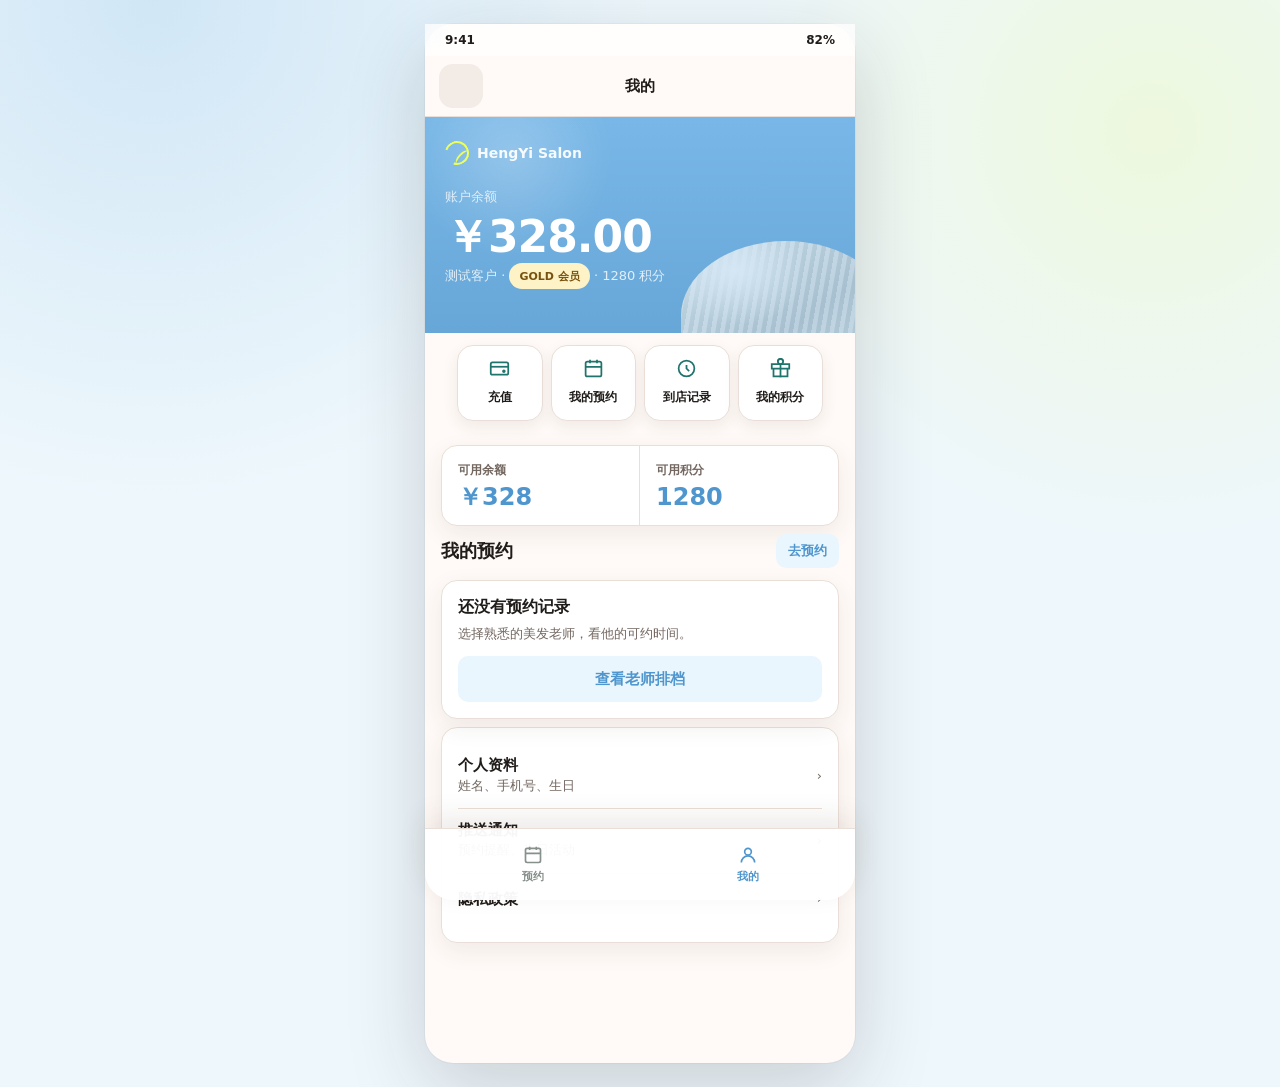
==== frontend/index.html @ a4ff2916 "Update salon booking UI" ====
<!doctype html>
<html lang="zh-CN">
<head>
  <meta charset="utf-8" />
  <meta name="viewport" content="width=device-width, initial-scale=1" />
  <title>恒艺美发</title>
  <link rel="icon" href="data:," />
  <style>
    :root {
      --bg: #eef7fc;
      --paper: #fffaf7;
      --card: #ffffff;
      --ink: #201c1a;
      --muted: #736760;
      --soft: #f2ebe6;
      --line: #eadfd8;
      --blue: #73b2e1;
      --blue-2: #4f96ce;
      --lime: #edff57;
      --brand: #4f96ce;
      --brand-2: #2f79b4;
      --teal: #1f746b;
      --teal-2: #124f4a;
      --gold: #b9862f;
      --plum: #5a4b87;
      --danger: #b42318;
      --warn-bg: #fff7ed;
      --warn-border: #f5c57a;
      --shadow: 0 16px 42px rgba(79,50,30,.13);
      --nav-h: 72px;
      color-scheme: light;
      font-family: Inter, "PingFang SC", "Microsoft YaHei", system-ui, sans-serif;
    }

    * { box-sizing: border-box; }
    html, body { min-height: 100%; }
    body {
      margin: 0;
      color: var(--ink);
      background:
        radial-gradient(circle at 12% 0%, rgba(115,178,225,.24), transparent 32%),
        radial-gradient(circle at 90% 12%, rgba(237,255,87,.18), transparent 28%),
        var(--bg);
    }
    button, input, select, textarea { font: inherit; }
    button { border: 0; cursor: pointer; touch-action: manipulation; }
    button:focus-visible, input:focus-visible, textarea:focus-visible {
      outline: 3px solid rgba(29,117,109,.22);
      outline-offset: 2px;
    }

    .app {
      width: min(430px, 100%);
      min-height: 100dvh;
      margin: 0 auto;
      padding-bottom: var(--nav-h);
      background: var(--paper);
      box-shadow: 0 0 0 1px rgba(0,0,0,.03), 0 24px 80px rgba(31,36,35,.18);
      position: relative;
    }

    .status {
      height: 32px;
      display: flex;
      align-items: center;
      justify-content: space-between;
      padding: 0 20px;
      font-size: 12px;
      font-weight: 800;
      background: rgba(255,255,255,.72);
      backdrop-filter: blur(14px);
    }
    .topbar {
      min-height: 58px;
      display: grid;
      grid-template-columns: 44px 1fr 44px;
      align-items: center;
      gap: 8px;
      padding: 8px 14px;
      background: rgba(255,250,247,.9);
      border-bottom: 1px solid var(--line);
      position: sticky;
      top: 0;
      z-index: 10;
      backdrop-filter: blur(12px);
    }
    .top-title { text-align: center; }
    .top-title strong { display: block; font-size: 15px; }
    .top-title span { display: block; margin-top: 2px; color: var(--muted); font-size: 11px; }
    .icon-btn {
      width: 44px; height: 44px;
      display: grid; place-items: center;
      border-radius: 14px;
      color: var(--teal);
      background: var(--soft);
    }
    .icon-btn svg, .tab svg { width: 20px; height: 20px; stroke: currentColor; stroke-width: 2; fill: none; }

    main { min-height: calc(100dvh - var(--nav-h) - 90px); padding: 16px 16px 24px; }

    .screen { display: none; animation: enter .18s ease-out; }
    .screen.active { display: block; }
    @keyframes enter { from { opacity: 0; transform: translateY(6px); } to { opacity: 1; transform: translateY(0); } }

    /* ---- layout helpers ---- */
    .grid { display: grid; gap: 12px; }
    .grid.two { grid-template-columns: repeat(2, minmax(0, 1fr)); }
    .grid.three { grid-template-columns: repeat(3, minmax(0, 1fr)); }
    .row { display: flex; gap: 10px; align-items: center; }
    .spread { display: flex; align-items: center; justify-content: space-between; gap: 12px; }
    .section { margin-top: 20px; }
    .section > h2 { margin: 0 0 12px; font-size: 17px; }

    /* ---- cards & lists ---- */
    .card { border: 1px solid var(--line); border-radius: 16px; background: var(--card); box-shadow: 0 8px 24px rgba(77,51,32,.08); overflow: hidden; }
    .pad { padding: 16px; }
    .list { display: grid; gap: 10px; }
    .list-item {
      display: flex; gap: 12px; align-items: center;
      padding: 14px; text-align: left; color: var(--ink);
      border: 1px solid var(--line); border-radius: 16px;
      background: white; box-shadow: 0 4px 14px rgba(77,51,32,.06);
    }
    .line-item {
      width: 100%; min-height: 52px;
      display: grid; grid-template-columns: 1fr auto;
      align-items: center; gap: 12px;
      padding: 12px 0; border-bottom: 1px solid var(--line);
      color: var(--ink); text-align: left; background: transparent;
    }
    button.line-item { border-radius: 0; appearance: none; -webkit-appearance: none; }
    .line-item:last-child { border-bottom: 0; }
    .line-item strong { display: block; font-size: 15px; line-height: 1.3; }

    .appointment-mini-card {
      display: grid;
      grid-template-columns: 58px 1fr auto;
      align-items: center;
      gap: 12px;
      padding: 12px;
      border: 1px solid var(--line);
      border-radius: 16px;
      background: white;
      box-shadow: 0 6px 18px rgba(77,51,32,.07);
    }
    .appointment-avatar {
      width: 58px;
      height: 58px;
      overflow: hidden;
      border-radius: 16px;
      background: #edf2f0;
    }
    .appointment-avatar img {
      width: 100%;
      height: 100%;
      display: block;
      object-fit: cover;
      object-position: center top;
    }
    .appointment-info {
      min-width: 0;
      display: grid;
      gap: 4px;
    }
    .appointment-title {
      overflow: hidden;
      text-overflow: ellipsis;
      white-space: nowrap;
      font-size: 15px;
      font-weight: 900;
    }
    .appointment-time {
      color: var(--teal);
      font-size: 13px;
      font-weight: 900;
    }

    .title { margin: 0 0 4px; font-size: 16px; line-height: 1.35; }
    .meta { color: var(--muted); font-size: 13px; line-height: 1.55; }
    .price { color: var(--brand); font-weight: 900; }

    /* ---- pills & badges ---- */
    .pill {
      min-height: 26px; display: inline-flex; align-items: center; gap: 5px;
      padding: 4px 10px; border-radius: 999px;
      color: var(--teal); background: #e2f1ed;
      font-size: 12px; font-weight: 800; white-space: nowrap;
    }
    .pill.warn { color: var(--brand-2); background: #f7e5dc; }
    .pill.danger { color: white; background: var(--danger); }
    .pill.gold { color: #7a5210; background: #fef3c7; }
    .pill.dark { color: white; background: var(--teal); }
    .pill.purple { color: white; background: var(--plum); }

    /* ---- buttons ---- */
    .btn {
      min-height: 46px; display: inline-flex; align-items: center; justify-content: center; gap: 8px;
      width: 100%; padding: 10px 14px; border-radius: 10px;
      color: var(--ink); background: var(--lime);
      box-shadow: 0 12px 24px rgba(54,83,32,.16);
      font-weight: 900; font-size: 15px;
      transition: transform .1s, opacity .15s;
    }
    .btn:active { transform: scale(.97); }
    .btn.secondary { color: var(--blue-2); background: #eaf6fd; box-shadow: none; }
    .btn.ghost { color: var(--ink); background: #f5f0e8; }
    .btn.small { min-height: 34px; width: auto; padding: 6px 12px; font-size: 13px; }
    .btn.teal { color: white; background: linear-gradient(135deg, var(--teal), var(--teal-2)); }

    /* ---- nav card ---- */
    .nav-card {
      min-height: 100px; display: grid; align-content: space-between; gap: 6px;
      padding: 14px; text-align: left; color: var(--ink);
      background: white; border: 1px solid var(--line);
      border-radius: 16px; box-shadow: 0 6px 18px rgba(77,51,32,.07);
    }
    .nav-card strong { display: block; font-size: 22px; font-weight: 900; }
    .nav-card span { color: var(--muted); font-size: 12px; line-height: 1.45; }
    .nav-card.teal { color: white; background: linear-gradient(135deg, var(--teal), var(--teal-2)); border-color: transparent; }
    .nav-card.teal span { color: rgba(255,255,255,.8); }
    .nav-card.brand { color: white; background: linear-gradient(135deg, var(--brand), var(--brand-2)); border-color: transparent; }
    .nav-card.brand span { color: rgba(255,255,255,.8); }

    /* ---- avatar ---- */
    .avatar {
      width: 40px; height: 40px; flex: 0 0 auto;
      display: grid; place-items: center;
      border-radius: 12px; color: white; background: var(--plum);
      font-size: 13px; font-weight: 900;
    }
    .avatar.lg { width: 64px; height: 64px; border-radius: 20px; font-size: 18px; }

    /* ---- stylist profile cards ---- */
    .stylist-card-list {
      display: grid;
      grid-template-columns: repeat(2, minmax(0, 1fr));
      gap: 10px;
    }
    .stylist-profile-card {
      display: grid;
      gap: 9px;
      padding: 8px 8px 10px;
      border: 1px solid rgba(234,223,216,.82);
      border-radius: 20px;
      background: rgba(255,255,255,.96);
      box-shadow: 0 10px 24px rgba(77,51,32,.09);
    }
    .stylist-profile-card.selected {
      border-color: rgba(31,116,107,.34);
      box-shadow: 0 16px 38px rgba(31,116,107,.14);
    }
    .stylist-card-main {
      display: grid;
      gap: 9px;
      padding: 0;
      color: var(--ink);
      background: transparent;
      text-align: left;
    }
    .stylist-photo-wrap {
      width: 100%;
      aspect-ratio: 1 / 1.04;
      overflow: hidden;
      border-radius: 16px;
      background: #edf2f0;
    }
    .stylist-photo {
      width: 100%;
      height: 100%;
      display: block;
      object-fit: cover;
      object-position: center top;
    }
    .stylist-profile-body {
      display: grid;
      gap: 5px;
      padding: 0 2px;
    }
    .stylist-name-row {
      display: flex;
      align-items: center;
      gap: 7px;
      min-width: 0;
    }
    .stylist-display-name {
      min-width: 0;
      overflow: hidden;
      text-overflow: ellipsis;
      white-space: nowrap;
      font-size: 15px;
      line-height: 1.2;
      font-weight: 900;
    }
    .verified-badge {
      width: 20px;
      height: 20px;
      flex: 0 0 auto;
      display: inline-grid;
      place-items: center;
      border-radius: 50%;
      color: white;
      background: #31c95c;
      box-shadow: 0 4px 10px rgba(49,201,92,.28);
    }
    .verified-badge svg {
      width: 13px;
      height: 13px;
      stroke: currentColor;
      stroke-width: 3;
      fill: none;
    }
    .stylist-bio {
      min-height: 42px;
      color: var(--muted);
      font-size: 12px;
      line-height: 1.45;
      display: -webkit-box;
      -webkit-line-clamp: 2;
      -webkit-box-orient: vertical;
      overflow: hidden;
    }
    .stylist-card-foot {
      display: grid;
      gap: 8px;
      padding: 0 2px;
    }
    .stylist-stats {
      display: flex;
      align-items: center;
      justify-content: space-between;
      gap: 8px;
      color: var(--ink);
      font-size: 12px;
      font-weight: 900;
      white-space: nowrap;
    }
    .stylist-stat {
      display: inline-flex;
      align-items: center;
      gap: 4px;
    }
    .stylist-stat svg {
      width: 15px;
      height: 15px;
      stroke: #9b9b9b;
      stroke-width: 2;
      fill: none;
    }
    .follow-btn {
      min-height: 40px;
      width: 100%;
      flex: 0 0 auto;
      padding: 0 10px;
      border-radius: 999px;
      color: var(--ink);
      background: #f7f4f0;
      box-shadow: inset 0 0 0 1px rgba(234,223,216,.62), 0 8px 18px rgba(77,51,32,.08);
      font-size: 12px;
      font-weight: 900;
    }
    .follow-btn.active {
      color: white;
      background: linear-gradient(135deg, var(--teal), var(--teal-2));
      box-shadow: 0 10px 18px rgba(31,116,107,.18);
    }
    @media (max-width: 390px) {
      .stylist-card-list { gap: 9px; }
      .stylist-profile-card { border-radius: 18px; padding: 7px 7px 9px; }
      .stylist-photo-wrap { border-radius: 15px; }
      .stylist-display-name { font-size: 14px; }
      .stylist-bio { font-size: 11px; }
    }

    /* ---- inputs ---- */
    input, textarea, select {
      width: 100%; min-height: 46px;
      border: 1px solid var(--line); border-radius: 10px;
      padding: 10px 13px; color: var(--ink); background: white;
      font-size: 15px;
    }
    textarea { resize: vertical; min-height: 88px; }

    /* ---- bottom nav ---- */
    .bottom-nav {
      position: fixed; left: 50%; bottom: 0;
      width: min(430px, 100%); height: var(--nav-h);
      transform: translateX(-50%);
      display: grid; grid-template-columns: repeat(2, minmax(0, 1fr));
      background: rgba(255,255,255,.96);
      border-top: 1px solid var(--line);
      box-shadow: 0 -10px 28px rgba(77,51,32,.1);
      z-index: 20;
    }
    .tab {
      display: grid; justify-items: center; align-content: center; gap: 4px;
      color: #87908b; background: transparent;
      font-size: 11px; font-weight: 800;
    }
    .tab.active { color: var(--brand); }

    /* ---- wallet hero ---- */
    .wallet-hero {
      margin: -16px -16px 0;
      padding: 24px 20px 44px;
      background:
        radial-gradient(circle at 20% 18%, rgba(255,255,255,.22), transparent 26%),
        linear-gradient(180deg, #78b7e7 0%, #67a7d8 100%);
      color: white;
      position: relative;
      overflow: hidden;
    }
    .wallet-hero::after {
      content: "";
      position: absolute;
      right: -36px;
      bottom: -58px;
      width: 210px;
      height: 150px;
      border-radius: 56% 56% 38% 38%;
      background:
        radial-gradient(ellipse at 26% 20%, rgba(255,255,255,.96), transparent 32%),
        repeating-linear-gradient(100deg, rgba(255,255,255,.45) 0 4px, rgba(191,206,210,.22) 5px 9px),
        linear-gradient(145deg, #f7f8f3, #bfc7c9 55%, #f6f4ed);
      opacity: .72;
    }
    .wallet-hero > * { position: relative; z-index: 1; }
    .wallet-hero .meta { color: rgba(255,255,255,.75); }
    .wallet-hero .balance { font-size: 44px; font-weight: 900; letter-spacing: -1px; line-height: 1; margin: 8px 0 4px; }
    .wallet-hero .sub { font-size: 13px; color: rgba(255,255,255,.8); }
    .wallet-actions {
      display: grid; grid-template-columns: repeat(4, minmax(0, 1fr)); gap: 8px;
      margin: 12px 0 0;
      position: relative;
      z-index: 2;
    }
    .wallet-action-btn {
      display: grid; justify-items: center; gap: 6px;
      min-height: 76px;
      padding: 12px 6px 10px;
      border: 1px solid var(--line); border-radius: 16px;
      background: white; color: var(--ink);
      box-shadow: 0 6px 16px rgba(77,51,32,.08);
      font-size: 12px; font-weight: 800;
    }
    .wallet-action-btn svg { width: 21px; height: 21px; stroke: var(--teal); stroke-width: 2; fill: none; }

    /* ---- blue mini-program system ---- */
    .page-hero {
      margin: -16px -16px 18px;
      padding: 22px 20px 26px;
      color: white;
      background:
        radial-gradient(circle at 18% 20%, rgba(255,255,255,.2), transparent 24%),
        linear-gradient(180deg, #78b7e7 0%, #67a7d8 100%);
      position: relative;
      overflow: hidden;
    }
    .page-hero::after {
      content: "";
      position: absolute;
      right: -34px;
      bottom: -62px;
      width: 220px;
      height: 142px;
      border-radius: 56% 56% 38% 38%;
      background:
        radial-gradient(ellipse at 26% 20%, rgba(255,255,255,.96), transparent 32%),
        radial-gradient(ellipse at 70% 12%, rgba(255,255,255,.72), transparent 27%),
        repeating-linear-gradient(100deg, rgba(255,255,255,.48) 0 4px, rgba(191,206,210,.24) 5px 9px),
        linear-gradient(145deg, #f7f8f3, #bfc7c9 55%, #f6f4ed);
      opacity: .78;
    }
    .page-hero > * { position: relative; z-index: 1; }
    .hero-brand {
      display: inline-flex;
      align-items: center;
      gap: 8px;
      font-size: 14px;
      font-weight: 900;
      color: rgba(255,255,255,.92);
    }
    .hair-logo {
      width: 24px;
      height: 24px;
      border-radius: 50%;
      border: 2px solid var(--lime);
      border-left-color: transparent;
      transform: rotate(-28deg);
      position: relative;
    }
    .hair-logo::after {
      content: "";
      position: absolute;
      left: 4px;
      top: 12px;
      width: 18px;
      height: 8px;
      border-top: 2px solid var(--lime);
      border-radius: 50%;
      transform: rotate(-18deg);
    }
    .hero-title {
      margin: 18px 0 8px;
      font-size: 38px;
      line-height: .98;
      letter-spacing: 0;
      font-weight: 600;
    }
    .hero-copy-small {
      max-width: 255px;
      color: rgba(255,255,255,.78);
      font-size: 14px;
      line-height: 1.45;
    }
    .hero-actions {
      display: grid;
      grid-template-columns: 1fr 1fr;
      gap: 10px;
      margin-top: 18px;
    }
    .hero-primary,
    .hero-secondary {
      min-height: 48px;
      border-radius: 16px;
      display: inline-flex;
      align-items: center;
      justify-content: center;
      gap: 8px;
      font-size: 14px;
      font-weight: 900;
    }
    .hero-primary { color: var(--ink); background: var(--lime); }
    .hero-secondary { color: white; background: rgba(255,255,255,.18); border: 1px solid rgba(255,255,255,.38); }
    .section-head {
      display: flex;
      align-items: center;
      justify-content: space-between;
      gap: 12px;
      margin-bottom: 12px;
    }
    .section-head h2 { margin: 0; font-size: 18px; }
    .metric-card {
      display: grid;
      grid-template-columns: 1fr 1fr;
      background: white;
      border: 1px solid var(--line);
      border-radius: 16px;
      overflow: hidden;
      box-shadow: 0 8px 24px rgba(77,51,32,.08);
    }
    .metric-cell { padding: 16px; border-right: 1px solid var(--line); }
    .metric-cell:last-child { border-right: 0; }
    button.metric-cell {
      display: block;
      width: 100%;
      color: inherit;
      background: transparent;
      text-align: left;
    }
    .metric-cell span { display:block; color: var(--muted); font-size: 12px; font-weight: 700; }
    .metric-cell strong { display:block; margin-top: 6px; color: var(--brand); font-size: 24px; line-height: 1; }
    .booking-panel {
      margin: -16px -16px 0;
      padding: 0 16px 24px;
    }
    .slot-date-section {
      display: grid;
      gap: 10px;
    }
    .slot-date-head {
      display: flex;
      justify-content: space-between;
      align-items: baseline;
      gap: 10px;
      margin-top: 4px;
    }
    .slot-date-head strong { font-size: 15px; }
    .slot-grid {
      display: grid;
      grid-template-columns: repeat(2, minmax(0, 1fr));
      gap: 10px;
    }
    .slot-card {
      min-height: 92px;
      display: grid;
      align-content: center;
      justify-items: start;
      gap: 5px;
      padding: 13px;
      text-align: left;
      color: var(--ink);
      background: #fff8f0;
      border: 1px solid #f2d7bd;
      border-radius: 16px;
      box-shadow: 0 6px 16px rgba(77,51,32,.06);
    }
    .slot-card.afternoon {
      background: #eaf7f4;
      border-color: #b7d7d0;
    }
    .slot-card.evening {
      background: #f1efff;
      border-color: #d7d3ef;
    }
    .slot-period { color: var(--muted); font-size: 12px; font-weight: 800; }
    .slot-time { color: var(--ink); font-size: 22px; line-height: 1; font-weight: 900; }
    .slot-note {
      min-height: 22px;
      padding: 3px 8px;
      border-radius: 999px;
      color: var(--teal);
      background: rgba(255,255,255,.76);
      font-size: 11px;
      font-weight: 900;
    }

    /* ---- history timeline ---- */
    .visit-item {
      display: grid; grid-template-columns: 44px 1fr; gap: 10px; align-items: start;
    }
    .visit-dot {
      width: 10px; height: 10px; border-radius: 50%;
      background: var(--teal); margin: 5px auto 0;
      position: relative;
    }
    .visit-dot::after {
      content: ""; position: absolute; top: 10px; left: 50%;
      width: 2px; height: calc(100% + 12px);
      transform: translateX(-50%);
      background: var(--line);
    }

    /* ---- empty state ---- */
    .empty {
      text-align: center; padding: 40px 20px; color: var(--muted);
    }
    .empty svg { width: 48px; height: 48px; stroke: var(--line); stroke-width: 1.5; fill: none; margin-bottom: 12px; }

    /* ---- amount grid for recharge ---- */
    .amount-grid { display: grid; grid-template-columns: repeat(3, 1fr); gap: 8px; }
    .amount-btn {
      min-height: 70px; display: grid; align-content: center; gap: 3px;
      padding: 12px; text-align: center;
      border: 2px solid var(--line); border-radius: 10px;
      background: white; color: var(--ink);
      transition: border-color .12s, background .12s;
    }
    .amount-btn strong { font-size: 20px; font-weight: 900; }
    .amount-btn span { font-size: 12px; color: var(--muted); }
    .amount-btn.selected { border-color: var(--brand); background: #fdf0ee; }
    .amount-btn.selected span { color: var(--brand); }

    @media (min-width: 760px) {
      body { padding: 24px 0; }
      .app { min-height: calc(100dvh - 48px); border-radius: 28px; }
      .bottom-nav { border-radius: 0 0 28px 28px; }
    }
  </style>
</head>
<body>
<div class="app">
  <div class="status"><span>9:41</span><span>82%</span></div>
  <header class="topbar">
    <button class="icon-btn" id="backBtn" aria-label="返回"></button>
    <div class="top-title">
      <strong id="pageTitle">我的</strong>
    </div>
    <span></span>
  </header>
  <main id="screenRoot"></main>
  <nav class="bottom-nav" aria-label="主导航">
    <button class="tab" data-go="booking" data-tab="booking"></button>
    <button class="tab active" data-go="mine" data-tab="mine"></button>
  </nav>
</div>

<script>
const API_BASE = location.protocol === "file:" ? "http://127.0.0.1:8000" : "";

function esc(s) {
  return String(s ?? "").replace(/[&<>"']/g, c =>
    ({"&":"&amp;","<":"&lt;",">":"&gt;",'"':"&quot;","'":"&#39;"})[c]);
}

async function apiPost(path, body) {
  const r = await fetch(API_BASE + path, { method:"POST", headers:{"Content-Type":"application/json"}, body:JSON.stringify(body) });
  if (!r.ok) throw new Error("HTTP " + r.status);
  return r.json();
}

async function apiGet(path) {
  const r = await fetch(API_BASE + path);
  if (!r.ok) throw new Error("HTTP " + r.status);
  return r.json();
}

const svg = {
  back:   '<svg viewBox="0 0 24 24"><path d="M15 18l-6-6 6-6"/></svg>',
  home:   '<svg viewBox="0 0 24 24"><circle cx="12" cy="8" r="4"/><path d="M4 21a8 8 0 0 1 16 0"/></svg>',
  ai:     '<svg viewBox="0 0 24 24"><rect x="3" y="3" width="18" height="18" rx="4"/><path d="M8 10h.01M12 10h.01M16 10h.01M8 14h8"/></svg>',
  calendar:'<svg viewBox="0 0 24 24"><rect x="3" y="4" width="18" height="17" rx="2"/><path d="M16 2v4M8 2v4M3 10h18"/><path d="M8 14h.01M12 14h.01M16 14h.01M8 18h.01M12 18h.01"/></svg>',
  wallet: '<svg viewBox="0 0 24 24"><rect x="2" y="5" width="20" height="14" rx="2"/><path d="M2 10h20"/><circle cx="17" cy="15" r="1" fill="currentColor"/></svg>',
  history:'<svg viewBox="0 0 24 24"><path d="M12 8v4l3 3"/><circle cx="12" cy="12" r="9"/></svg>',
  gift:   '<svg viewBox="0 0 24 24"><path d="M20 12v9H4v-9"/><path d="M22 7H2v5h20z"/><path d="M12 22V7"/><path d="M12 7a3 3 0 0 1 0-6c2 0 3 2 3 3"/><path d="M12 7a3 3 0 0 0 0-6c-2 0-3 2-3 3"/></svg>',
  user:   '<svg viewBox="0 0 24 24"><circle cx="12" cy="8" r="4"/><path d="M4 21a8 8 0 0 1 16 0"/></svg>',
  bell:   '<svg viewBox="0 0 24 24"><path d="M18 8A6 6 0 0 0 6 8c0 7-3 9-3 9h18s-3-2-3-9"/><path d="M13.73 21a2 2 0 0 1-3.46 0"/></svg>',
  copy:   '<svg viewBox="0 0 24 24"><rect x="9" y="9" width="13" height="13" rx="2"/><path d="M5 15H4a2 2 0 0 1-2-2V4a2 2 0 0 1 2-2h9a2 2 0 0 1 2 2v1"/></svg>',
  check:  '<svg viewBox="0 0 24 24"><path d="M20 6L9 17l-5-5"/></svg>',
  dismiss:'<svg viewBox="0 0 24 24"><path d="M18 6L6 18M6 6l12 12"/></svg>',
};

const stylistProfiles = [
  {
    stylist_id: "demo-sophie",
    name: "苏菲",
    displayName: "苏菲 老师",
    specialty: "短发层次、法式刘海、轻盈造型",
    experience_years: 8,
    rating: 4.9,
    bio: "擅长根据脸型做轻盈短发与空气感刘海，风格干净、自然、好打理。",
    photo: "assets/stylists/sophie-bob.png",
    bookings: 312,
    works: 48
  },
  {
    stylist_id: "demo-li-si",
    name: "李四",
    displayName: "李四 老师",
    specialty: "男士裁剪、商务造型、纹理烫",
    experience_years: 8,
    rating: 4.8,
    bio: "主打利落男士发型和商务质感造型，适合想要清爽、有型的顾客。",
    photo: "assets/stylists/li-si.png",
    bookings: 286,
    works: 42
  },
  {
    stylist_id: "demo-chen-yu",
    name: "陈宇",
    displayName: "陈宇 老师",
    specialty: "韩系男发、蓬松纹理、轮廓修饰",
    experience_years: 6,
    rating: 4.9,
    bio: "擅长韩系层次和头顶蓬松感处理，能把发型轮廓做得更显脸小。",
    photo: "assets/stylists/chen-yu.png",
    bookings: 268,
    works: 36
  },
  {
    stylist_id: "demo-zhou-ran",
    name: "周然",
    displayName: "周然 老师",
    specialty: "日系清爽、自然微分、少年感造型",
    experience_years: 5,
    rating: 4.7,
    bio: "偏自然、干净的日系审美，适合第一次尝试微分或轻纹理的顾客。",
    photo: "assets/stylists/zhou-ran.png",
    bookings: 241,
    works: 31
  }
];

const demoSlotsByStylist = {
  "demo-sophie": [
    { slot_id: "demo-sophie-1", date: "2026-07-09", time: "10:00" },
    { slot_id: "demo-sophie-2", date: "2026-07-09", time: "14:30" },
    { slot_id: "demo-sophie-3", date: "2026-07-10", time: "18:00" }
  ],
  "demo-li-si": [
    { slot_id: "demo-li-si-1", date: "2026-07-09", time: "11:00" },
    { slot_id: "demo-li-si-2", date: "2026-07-10", time: "15:30" },
    { slot_id: "demo-li-si-3", date: "2026-07-10", time: "19:00" }
  ],
  "demo-chen-yu": [
    { slot_id: "demo-chen-yu-1", date: "2026-07-09", time: "13:00" },
    { slot_id: "demo-chen-yu-2", date: "2026-07-11", time: "16:00" },
    { slot_id: "demo-chen-yu-3", date: "2026-07-11", time: "18:30" }
  ],
  "demo-zhou-ran": [
    { slot_id: "demo-zhou-ran-1", date: "2026-07-10", time: "10:30" },
    { slot_id: "demo-zhou-ran-2", date: "2026-07-10", time: "14:00" },
    { slot_id: "demo-zhou-ran-3", date: "2026-07-12", time: "17:30" }
  ]
};

// =========================================================
// STATE
// =========================================================
const state = {
  user: { phone: "13900000001", name: "测试客户", level: "gold", points: 1280, balance: 328.00 },
  selectedAmount: 300,
  appointments: [],
  demoAppointments: [],
  appointmentsLoading: false,
  stylists: stylistProfiles,
  stylistsLoading: false,
  selectedStylistId: null,
  preferredOnly: false,
  slots: [],
  slotsLoading: false,
};

// =========================================================
// PAGES
// =========================================================

function miniHero(title, copy, actions = "") {
  return `
    <div class="page-hero">
      <div class="hero-brand"><span class="hair-logo"></span><span>HengYi Salon</span></div>
      <h1 class="hero-title">${title}</h1>
      <div class="hero-copy-small">${copy}</div>
      ${actions ? `<div class="hero-actions">${actions}</div>` : ""}
    </div>`;
}

function walletHero() {
  return `
    <div class="wallet-hero">
      <div class="hero-brand"><span class="hair-logo"></span><span>HengYi Salon</span></div>
      <div class="meta" style="margin-top:18px">账户余额</div>
      <div class="balance">￥${state.user.balance.toFixed(2)}</div>
      <div class="sub">${esc(state.user.name)} · <span class="pill gold" style="font-size:11px">${esc(state.user.level.toUpperCase())} 会员</span> · ${state.user.points} 积分</div>
    </div>
    <div style="padding:0 16px">
      <div class="wallet-actions">
        <button class="wallet-action-btn" data-go="recharge">${svg.wallet}<span>充值</span></button>
        <button class="wallet-action-btn" data-go="mine">${svg.calendar}<span>我的预约</span></button>
        <button class="wallet-action-btn" data-go="history">${svg.history}<span>到店记录</span></button>
        <button class="wallet-action-btn" data-go="points">${svg.gift}<span>我的积分</span></button>
      </div>
    </div>`;
}

function minePage() {
  return `
    ${walletHero()}
    <div style="padding:16px 0 24px">
      <section class="section" style="margin-top:8px">
        <div class="metric-card">
          <button class="metric-cell" data-go="refund"><span>可用余额</span><strong>￥${state.user.balance.toFixed(0)}</strong></button>
          <div class="metric-cell"><span>可用积分</span><strong>${state.user.points}</strong></div>
        </div>
      </section>
      <section class="section" style="margin-top:8px">
        <div class="section-head">
          <h2>我的预约</h2>
          <button class="btn small secondary" data-go="booking">去预约</button>
        </div>
        <div id="appointmentList" class="grid" style="margin-top:12px">
          ${appointmentListHtml()}
        </div>
      </section>
      <section class="section" style="margin-top:8px">
        <div class="card pad">
          <button class="line-item" data-go="profile">
            <span><strong>个人资料</strong><div class="meta">姓名、手机号、生日</div></span>
            <span class="meta">›</span>
          </button>
          <button class="line-item" data-go="push">
            <span><strong>推送通知</strong><div class="meta">预约提醒、生日活动</div></span>
            <span class="meta">›</span>
          </button>
          <button class="line-item" data-go="privacy">
            <span><strong>隐私政策</strong></span>
            <span class="meta">›</span>
          </button>
        </div>
      </section>
    </div>`;
}

function appointmentListHtml() {
  if (state.appointmentsLoading) {
    return `<div class="empty">${svg.calendar}<div>正在加载预约…</div></div>`;
  }
  const appointments = [...state.demoAppointments, ...state.appointments];
  if (!appointments.length) {
    return `<div class="card pad">
      <strong>还没有预约记录</strong>
      <div class="meta" style="margin-top:6px">选择熟悉的美发老师，看他的可约时间。</div>
      <button class="btn secondary" style="margin-top:12px" data-go="booking">查看老师排档</button>
    </div>`;
  }
  return appointments.map(a => {
    const stylist = findStylistForAppointment(a);
    return `
    <div class="appointment-mini-card">
      <span class="appointment-avatar">
        <img src="${esc(stylist?.photo || "assets/stylists/sophie-bob.png")}" alt="${esc(a.stylist_name || stylist?.displayName || "发型师")}">
      </span>
      <div class="appointment-info">
        <span class="appointment-title">${esc(a.stylist_name || stylist?.displayName || "发型师")} · ${esc(a.service || "洗剪吹")}</span>
        <span class="appointment-time">${esc(formatAppointmentTime(a.appointment_datetime || a.datetime_str))}</span>
      </div>
      <span class="pill ${a.status === "cancelled" ? "warn" : "dark"}">${statusText(a.status || "confirmed")}</span>
    </div>`;
  }).join("");
}

function statusText(status) {
  return ({ confirmed:"已预约", pending:"待确认", completed:"已完成", cancelled:"已取消" }[status] || status);
}

function findStylistForAppointment(appointment) {
  return state.stylists.find(s => (
    appointment.stylist_id && s.stylist_id === appointment.stylist_id
  ) || (
    appointment.stylist_name && appointment.stylist_name.includes(s.name)
  ));
}

function formatAppointmentTime(value) {
  if (!value) return "时间待确认";
  const normalized = String(value).replace("T", " ").slice(0, 16);
  const [datePart, timePart = ""] = normalized.split(" ");
  return `${formatSlotDate(datePart)} ${timePart}`.trim();
}

function rechargePage() {
  const amounts = [100, 200, 300, 500, 800, 1000];
  const bonuses = ["","","送30元","送80元","送150元","送220元"];
  return `
    ${miniHero("会员<br>充值", "充值后可用于到店消费，余额和积分会同步显示在会员卡中。")}
    <div class="grid">
      <div class="metric-card">
        <div class="metric-cell"><span>当前余额</span><strong>￥${state.user.balance.toFixed(0)}</strong></div>
        <div class="metric-cell"><span>当前等级</span><strong>${esc(state.user.level.toUpperCase())}</strong></div>
      </div>
      <div class="card pad grid">
        <div class="section-head" style="margin-bottom:0"><h2>选择充值金额</h2></div>
        <div class="amount-grid" id="amountGrid">
          ${amounts.map((n,i) => `
            <button class="amount-btn ${n===state.selectedAmount?"selected":""}" data-amount="${n}">
              <strong>￥${n}</strong>
              <span>${bonuses[i]||"立即到账"}</span>
            </button>`).join("")}
        </div>
        <input id="customAmount" type="number" placeholder="自定义金额" min="1" style="text-align:center" aria-label="自定义金额">
        <button class="btn" id="rechargeBtn">确认充值 ￥${state.selectedAmount}</button>
      </div>
    </div>`;
}

function refundPage() {
  return `
    ${miniHero("余额<br>退款", "可将会员余额退回原支付账户，提交后由门店确认处理。")}
    <div class="grid">
      <div class="metric-card">
        <div class="metric-cell"><span>可退余额</span><strong>￥${state.user.balance.toFixed(0)}</strong></div>
        <div class="metric-cell"><span>预计到账</span><strong>1-3天</strong></div>
      </div>
      <div class="card pad grid">
        <div>
          <strong>退款金额</strong>
          <div class="meta" style="margin-top:6px">默认退回全部可用余额，也可以到店后由店员调整。</div>
        </div>
        <input id="refundAmount" type="number" min="1" max="${state.user.balance.toFixed(0)}" value="${state.user.balance.toFixed(0)}" aria-label="退款金额">
        <button class="btn" id="refundBtn">申请退款</button>
      </div>
    </div>`;
}

function pointsPage() {
  return `
    ${miniHero("我的<br>积分", `当前可用 ${state.user.points} 积分，每次到店消费都会自动累计。`)}
    <div style="padding:0 0 20px">
      <section class="section">
        <div class="metric-card">
          <div class="metric-cell"><span>当前积分</span><strong>${state.user.points}</strong></div>
          <div class="metric-cell"><span>可抵扣</span><strong>￥64</strong></div>
        </div>
      </section>
      <section class="section">
        <div class="section-head"><h2>积分规则</h2></div>
        <div class="card pad">
          <div class="line-item"><span><strong>消费积分</strong><div class="meta">每消费 ￥1 积 1 分</div></span></div>
          <div class="line-item"><span><strong>积分抵扣</strong><div class="meta">100 积分抵扣 ￥5</div></span></div>
          <div class="line-item"><span><strong>生日双倍</strong><div class="meta">生日当月积分翻倍</div></span></div>
          <div class="line-item"><span><strong>有效期</strong><div class="meta">积分永久有效，不过期</div></span></div>
        </div>
      </section>
      <section class="section">
        <div class="section-head"><h2>积分记录</h2></div>
        <div class="card pad">
          <div class="line-item"><span><strong>+198</strong><div class="meta">修复护理消费积分</div></span><span class="meta">06-28</span></div>
          <div class="line-item"><span><strong>+88</strong><div class="meta">洗剪吹消费积分</div></span><span class="meta">05-30</span></div>
          <div class="line-item"><span><strong>-500</strong><div class="meta">积分兑换抵扣</div></span><span class="meta">05-10</span></div>
        </div>
      </section>
    </div>`;
}

function historyPage() {
  const visits = [
    { date:"2026-06-28", service:"修复护理", stylist:"Ada", amount:198 },
    { date:"2026-05-30", service:"洗剪吹", stylist:"Leo", amount:88 },
    { date:"2026-04-28", service:"烫发", stylist:"Cici", amount:598 },
    { date:"2026-03-10", service:"染发", stylist:"Nora", amount:298 },
  ];
  return `
    ${miniHero("到店<br>记录", "查看每一次服务记录、老师和消费金额，方便下次继续预约熟悉的老师。")}
    <section class="section" style="margin-top:0">
      <div class="section-head"><h2>到店记录</h2></div>
      <div class="grid">
        ${visits.map(v => `
          <div class="card pad">
            <div class="spread">
              <div>
                <strong>${esc(v.service)}</strong>
                <div class="meta">${esc(v.stylist)} 老师 · ${esc(v.date)}</div>
              </div>
              <strong class="price">￥${v.amount}</strong>
            </div>
          </div>`).join("")}
      </div>
    </section>`;
}

// ---- Customer booking ----
function bookingPage() {
  const filteredStylists = state.preferredOnly && state.selectedStylistId
    ? state.stylists.filter(s => s.stylist_id === state.selectedStylistId)
    : state.stylists;

  return `
    ${miniHero("预约<br>发型师", "选择常用老师后，可以只看他的排档，快速找到熟悉的剪发时间。",
      `<button class="hero-primary" id="togglePreferredOnly" ${state.selectedStylistId ? "" : "disabled"}>${state.preferredOnly ? "查看全部老师" : "只看常用老师"}</button>
       <button class="hero-secondary" data-go="mine">我的预约</button>`)}
    <section class="section" style="margin-top:0">
      <div class="section-head">
        <h2>选择美发老师</h2>
        <span class="meta">${state.preferredOnly ? "常用老师" : "全部老师"}</span>
      </div>
      <div id="stylistList" style="margin-top:12px">${stylistListHtml(filteredStylists)}</div>
    </section>`;
}

function teacherSchedulePage() {
  const stylist = state.stylists.find(s => s.stylist_id === state.selectedStylistId);
  if (!stylist) {
    return `
      ${miniHero("老师<br>排档", "先选择一位常用老师，再查看他的可约时间。")}
      <div class="card pad grid">
        <strong>还没有选择老师</strong>
        <button class="btn secondary" data-go="booking">返回选择老师</button>
      </div>`;
  }
  return `
    ${miniHero("老师<br>排档", `${stylist.displayName} · ${stylist.specialty}`)}
    <section class="section" style="margin-top:0">
      <div class="appointment-mini-card">
        <span class="appointment-avatar">
          <img src="${esc(stylist.photo)}" alt="${esc(stylist.displayName)}">
        </span>
        <div class="appointment-info">
          <span class="appointment-title">${esc(stylist.displayName)}</span>
          <span class="meta">${esc(stylist.experience_years)} 年经验 · ${esc(stylist.rating)} 分</span>
        </div>
        <span class="pill dark">常用老师</span>
      </div>
    </section>
    <section class="section" style="margin-bottom:18px">
      <div class="section-head"><h2>可约时间</h2></div>
      <div id="slotList" class="grid">${slotListHtml()}</div>
    </section>`;
}

function stylistListHtml(stylists) {
  if (state.stylistsLoading) {
    return `<div class="empty">${svg.calendar}<div>正在加载老师…</div></div>`;
  }
  if (!stylists.length) {
    return `<div class="empty">${svg.user}<div>暂时没有可预约老师</div></div>`;
  }
  return `<div class="stylist-card-list">${stylists.map(s => {
    const selected = s.stylist_id === state.selectedStylistId;
    return `
      <article class="stylist-profile-card ${selected ? "selected" : ""}">
        <button class="stylist-card-main" data-select-stylist="${esc(s.stylist_id)}" aria-label="选择${esc(s.displayName || s.name)}">
          <span class="stylist-photo-wrap">
            <img class="stylist-photo" src="${esc(s.photo)}" alt="${esc(s.displayName || s.name)}">
          </span>
          <span class="stylist-profile-body">
            <span class="stylist-name-row">
              <strong class="stylist-display-name">${esc(s.displayName || `${s.name} 老师`)}</strong>
              <span class="verified-badge" aria-label="已认证">${svg.check}</span>
            </span>
            <span class="stylist-bio">${esc(s.bio || s.specialty)}</span>
          </span>
        </button>
        <div class="stylist-card-foot">
          <div class="stylist-stats" aria-label="预约和作品数量">
            <span class="stylist-stat">${svg.user}<span>${esc(s.bookings || 0)}</span></span>
            <span class="stylist-stat">${svg.copy}<span>${esc(s.works || 0)}</span></span>
          </div>
          <button class="follow-btn ${selected ? "active" : ""}" data-prefer-stylist="${esc(s.stylist_id)}">
            ${selected ? "已常用" : "设为常用 +"}
          </button>
        </div>
      </article>`;
  }).join("")}</div>`;
}

function slotListHtml() {
  if (!state.selectedStylistId) {
    return `<div class="card pad">
      <strong>点一位发型师查看时间</strong>
      <div class="meta" style="margin-top:6px">选中上面的卡片后，这里才会展开对应老师的可约时间。</div>
    </div>`;
  }
  if (state.slotsLoading) {
    return `<div class="empty">${svg.calendar}<div>正在加载排档…</div></div>`;
  }
  if (!state.slots.length) {
    return `<div class="empty">${svg.calendar}<div>这位老师近期暂无可约时间</div></div>`;
  }
  const grouped = state.slots.slice(0, 18).reduce((acc, slot) => {
    (acc[slot.date] ||= []).push(slot);
    return acc;
  }, {});
  return Object.entries(grouped).map(([date, slots]) => `
    <div class="slot-date-section">
      <div class="slot-date-head">
        <strong>${esc(formatSlotDate(date))}</strong>
        <span class="meta">${slots.length} 个时间段可选</span>
      </div>
      <div class="slot-grid">
        ${slots.map(slot => {
          const hour = Number(slot.time.slice(0, 2));
          const tone = hour >= 17 ? "evening" : hour >= 12 ? "afternoon" : "morning";
          const period = hour >= 17 ? "傍晚" : hour >= 12 ? "午后" : "上午";
          return `
            <button class="slot-card ${tone}" data-book-slot="${esc(slot.slot_id)}">
              <span class="slot-period">${period}</span>
              <span class="slot-time">${esc(slot.time)}</span>
              <span class="slot-note">可预约</span>
            </button>`;
        }).join("")}
      </div>
    </div>`).join("");
}

function formatSlotDate(dateText) {
  const d = new Date(`${dateText}T00:00:00`);
  if (Number.isNaN(d.getTime())) return dateText;
  const week = ["周日","周一","周二","周三","周四","周五","周六"][d.getDay()];
  return `${dateText.slice(5)} ${week}`;
}

async function loadAppointments() {
  state.appointmentsLoading = false;
  state.appointments = [];
  rerenderAppointments();
}

function rerenderAppointments() {
  const el = document.querySelector("#appointmentList");
  if (el) el.innerHTML = appointmentListHtml();
}

async function loadStylists() {
  state.stylistsLoading = true;
  rerenderBooking();
  state.stylists = stylistProfiles;
  state.stylistsLoading = false;
  rerenderBooking();
  if (state.selectedStylistId) loadSlots(state.selectedStylistId);
}

async function loadSlots(stylistId) {
  state.slotsLoading = true;
  rerenderSlots();
  state.slots = (demoSlotsByStylist[stylistId] || demoSlotsByStylist[stylistProfiles[0].stylist_id]).map(slot => ({
    ...slot,
    datetime_str: `${slot.date} ${slot.time}`
  }));
  state.slotsLoading = false;
  rerenderSlots();
}

function rerenderBooking() {
  const screen = document.querySelector('[data-screen="booking"]');
  if (screen?.classList.contains("active")) screen.innerHTML = bookingPage();
}

function rerenderSlots() {
  const el = document.querySelector("#slotList");
  if (el) el.innerHTML = slotListHtml();
}

async function bookSlot(slotId) {
  const stylist = state.stylists.find(s => s.stylist_id === state.selectedStylistId);
  if (!stylist) return;
  if (slotId.startsWith("demo-")) {
    const slot = state.slots.find(item => item.slot_id === slotId);
    state.demoAppointments.unshift({
      appointment_id: `${slotId}-${Date.now()}`,
      stylist_id: stylist.stylist_id,
      stylist_name: stylist.displayName,
      service: "洗剪吹",
      appointment_datetime: slot ? `${slot.date} ${slot.time}` : "",
      status: "confirmed"
    });
    alert(`已预约 ${stylist.name} 老师`);
    go("mine");
    return;
  }
  try {
    await apiPost("/api/appointments", {
      phone: state.user.phone,
      name: state.user.name,
      stylist_id: stylist.stylist_id,
      slot_id: slotId,
      service: "洗剪吹",
      notes: "客户从会员端预约"
    });
    alert(`已预约 ${stylist.name} 老师`);
    await Promise.allSettled([loadAppointments(), loadSlots(stylist.stylist_id)]);
    go("mine");
  } catch (e) {
    alert("预约失败，请换一个时间再试");
  }
}

// =========================================================
// SIMPLE SETTINGS PAGES
// =========================================================
function profilePage() {
  return `${miniHero("个人<br>资料", "维护姓名、手机号和生日信息，方便门店为你同步预约与会员权益。")}
  <div class="card pad grid">
    <label>姓名<input value="${esc(state.user.name)}" aria-label="姓名"></label>
    <label>手机号<input value="${esc(state.user.phone)}" aria-label="手机号"></label>
    <label>生日（MM-DD）<input value="08-18" aria-label="生日"></label>
    <button class="btn" data-go="mine">保存</button>
  </div>`;
}

function pushPage() {
  return `${miniHero("推送<br>通知", "开启预约提醒、积分变动和生日活动，不错过常用老师的可约时间。")}
  <div class="card pad">
    ${["复购提醒","生日活动","积分变动"].map(x => `
      <div class="line-item"><span><strong>${x}</strong></span>
        <input type="checkbox" checked style="width:44px;min-height:28px;accent-color:var(--teal)">
      </div>`).join("")}
  </div>`;
}

function privacyPage() {
  return `${miniHero("隐私<br>政策", "客户资料只用于预约、订单、会员权益和门店服务，不展示给无关人员。")}
  <div class="card pad">
    <h2 class="title">隐私政策</h2>
    <p class="meta" style="margin-top:8px">我们仅在提供服务时使用你的手机号、姓名和消费记录，不会向第三方出售。</p>
    <button class="btn secondary" style="margin-top:16px" data-go="mine">返回</button>
  </div>`;
}

function successPage(title, copy, next) {
  return `${miniHero("操作<br>完成", copy)}
  <div class="card pad grid" style="text-align:center">
    <span class="pill dark" style="justify-self:center">已完成</span>
    <h2 class="title" style="font-size:22px">${title}</h2>
    <p class="meta">${copy}</p>
    <button class="btn" data-go="${next}">完成</button>
  </div>`;
}

// =========================================================
// PAGE REGISTRY
// =========================================================
const pages = {
  mine:          { tab:"mine",  title:"我的",     html: minePage },
  recharge:      { tab:"mine",  title:"充值",      html: rechargePage },
  refund:        { tab:"mine",  title:"余额退款",  html: refundPage },
  rechargeOk:    { tab:"mine",  title:"充值成功",  html: () => successPage("充值成功", `￥${state.selectedAmount}.00 已到账`, "mine") },
  points:        { tab:"mine",  title:"我的积分",  html: pointsPage },
  history:       { tab:"mine",  title:"到店记录",  html: historyPage },
  profile:       { tab:"mine",  title:"个人资料",  html: profilePage },
  push:          { tab:"mine",  title:"推送通知",  html: pushPage },
  privacy:       { tab:"mine",  title:"隐私政策",  html: privacyPage },
  booking:       { tab:"booking", title:"预约",     html: bookingPage },
  teacherSchedule: { tab:"booking", title:"老师排档", html: teacherSchedulePage },
};

// =========================================================
// ROUTER
// =========================================================
const root = document.querySelector("#screenRoot");
const titleEl = document.querySelector("#pageTitle");
const backBtn = document.querySelector("#backBtn");
const stack = [];

function go(id, push = true) {
  if (!pages[id]) return;
  const cur = document.querySelector(".screen.active")?.dataset.screen;
  if (push && cur && cur !== id) stack.push(cur);

  // render fresh HTML into the screen container
  let screen = document.querySelector(`[data-screen="${id}"]`);
  if (!screen) {
    screen = document.createElement("section");
    screen.className = "screen";
    screen.dataset.screen = id;
    root.appendChild(screen);
  }
  // always re-render so data-driven pages stay fresh
  screen.innerHTML = pages[id].html();

  document.querySelectorAll(".screen").forEach(s => s.classList.toggle("active", s.dataset.screen === id));
  titleEl.textContent = pages[id].title;
  document.querySelectorAll(".tab").forEach(t => t.classList.toggle("active", t.dataset.tab === pages[id].tab));
  backBtn.innerHTML = stack.length ? svg.back : "";
  window.scrollTo({ top:0, behavior:"instant" });

  // page-specific wiring
  if (id === "mine") loadAppointments();
  if (id === "booking" && !state.stylists.length && !state.stylistsLoading) loadStylists();
  if (id === "teacherSchedule" && state.selectedStylistId) loadSlots(state.selectedStylistId);
  if (id === "recharge") wireRecharge();
  if (id === "refund") wireRefund();
}

function wireRecharge() {
  document.querySelectorAll(".amount-btn").forEach(btn => {
    btn.addEventListener("click", () => {
      state.selectedAmount = Number(btn.dataset.amount);
      document.querySelectorAll(".amount-btn").forEach(b => b.classList.toggle("selected", Number(b.dataset.amount) === state.selectedAmount));
      document.querySelector("#rechargeBtn").textContent = `确认充值 ￥${state.selectedAmount}`;
    });
  });
  document.querySelector("#rechargeBtn")?.addEventListener("click", async () => {
    const custom = document.querySelector("#customAmount")?.value;
    const amount = custom ? Number(custom) : state.selectedAmount;
    if (!amount || amount < 1) return;
    state.user.balance += amount;
    go("rechargeOk");
  });
}

function wireRefund() {
  document.querySelector("#refundBtn")?.addEventListener("click", () => {
    const amount = Number(document.querySelector("#refundAmount")?.value || 0);
    if (!amount || amount < 1 || amount > state.user.balance) {
      alert("请输入有效退款金额");
      return;
    }
    state.user.balance = Math.max(0, state.user.balance - amount);
    alert("退款申请已提交");
    go("mine");
  });
}

// global click delegation for data-go
document.addEventListener("click", e => {
  const btn = e.target.closest("[data-go]");
  if (btn) go(btn.dataset.go);
});
document.addEventListener("click", e => {
  const prefer = e.target.closest("[data-prefer-stylist]");
  if (prefer) {
    state.selectedStylistId = prefer.dataset.preferStylist;
    localStorage.setItem("preferredStylistId", state.selectedStylistId);
    state.slots = [];
    state.slotsLoading = true;
    go("teacherSchedule");
    return;
  }

  const select = e.target.closest("[data-select-stylist]");
  if (select) {
    state.selectedStylistId = select.dataset.selectStylist;
    state.slots = [];
    state.slotsLoading = true;
    go("teacherSchedule");
    return;
  }

  const toggle = e.target.closest("#togglePreferredOnly");
  if (toggle && state.selectedStylistId) {
    state.preferredOnly = !state.preferredOnly;
    localStorage.setItem("preferredOnly", String(state.preferredOnly));
    rerenderBooking();
    return;
  }

  const slot = e.target.closest("[data-book-slot]");
  if (slot) bookSlot(slot.dataset.bookSlot);
});
backBtn.addEventListener("click", () => {
  if (stack.length) go(stack.pop(), false);
  else go("mine", false);
});

// =========================================================
// BOOT
// =========================================================
function boot() {
  // seed initial screens so they exist in DOM
  Object.keys(pages).forEach(id => {
    const s = document.createElement("section");
    s.className = "screen"; s.dataset.screen = id;
    s.innerHTML = pages[id].html();
    root.appendChild(s);
  });
  const params = new URLSearchParams(window.location.search);
  const initialPage = pages[params.get("page")] ? params.get("page") : "mine";
  if (params.get("preferred") === "1") {
    state.preferredOnly = true;
    localStorage.setItem("preferredOnly", "true");
  }
  go(initialPage, false);

  // wire nav icons
  const navBooking = document.querySelector('[data-tab="booking"]');
  const navMine = document.querySelector('[data-tab="mine"]');
  if (navBooking) navBooking.innerHTML = svg.calendar + "<span>预约</span>";
  if (navMine) navMine.innerHTML = svg.user + "<span>我的</span>";
}

boot();

</script>
</body>
</html>
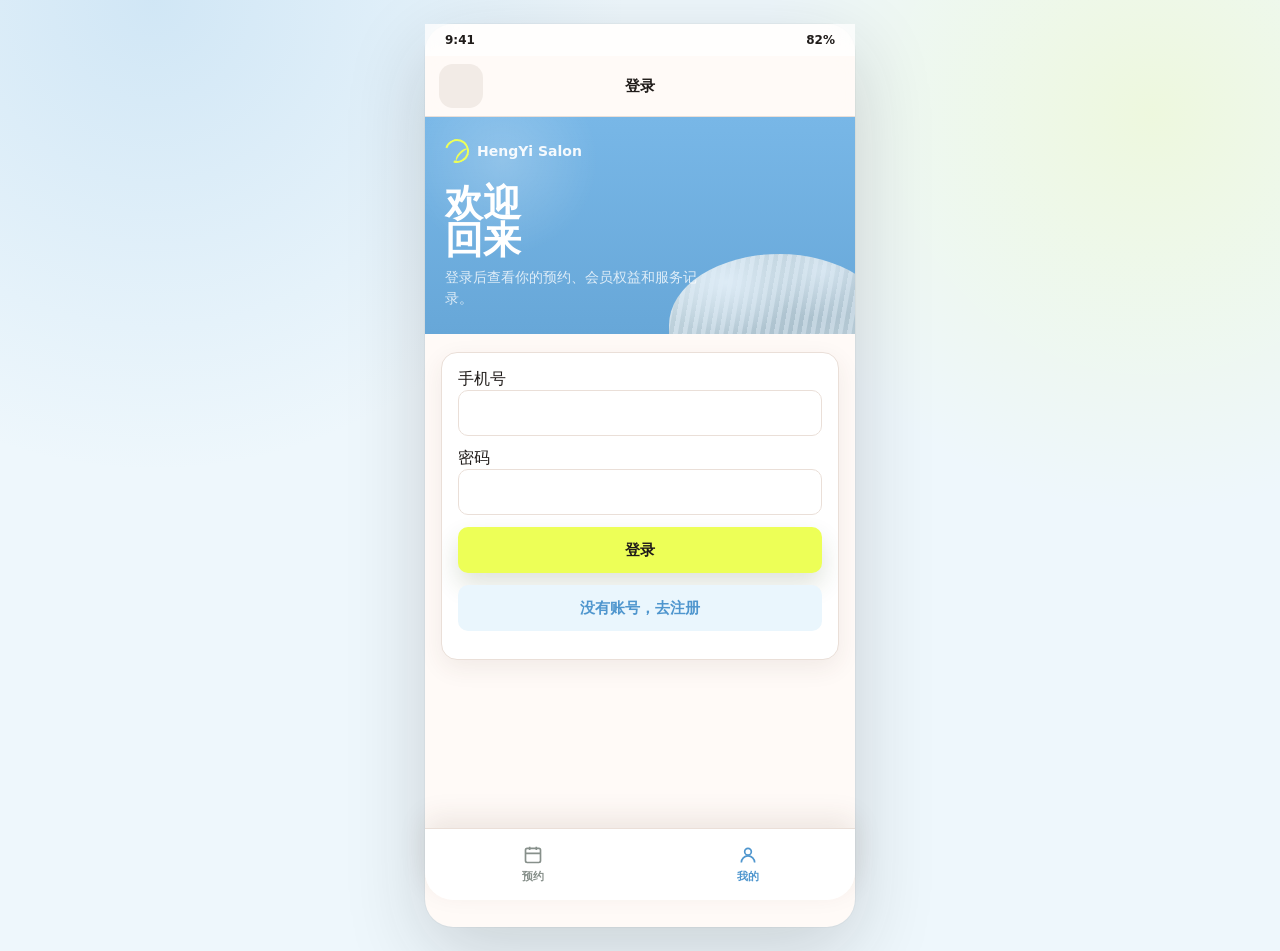
==== commit 53940630: "Complete AI agent workflows and delivery documentation" ====
--- a/frontend/index.html
+++ b/frontend/index.html
@@ -676,22 +676,41 @@
 
 <script>
 const API_BASE = location.protocol === "file:" ? "http://127.0.0.1:8000" : "";
+const AUTH_TOKEN_KEY = "hengyi_access_token";
+const DEFAULT_STYLIST_PHOTO = `${API_BASE}/static/assets/stylists/sophie-bob.png`;
+const CUSTOMER_STYLIST_DISPLAY_LIMIT = 4;
 
 function esc(s) {
   return String(s ?? "").replace(/[&<>"']/g, c =>
     ({"&":"&amp;","<":"&lt;",">":"&gt;",'"':"&quot;","'":"&#39;"})[c]);
 }
 
-async function apiPost(path, body) {
-  const r = await fetch(API_BASE + path, { method:"POST", headers:{"Content-Type":"application/json"}, body:JSON.stringify(body) });
-  if (!r.ok) throw new Error("HTTP " + r.status);
-  return r.json();
-}
-
-async function apiGet(path) {
-  const r = await fetch(API_BASE + path);
-  if (!r.ok) throw new Error("HTTP " + r.status);
-  return r.json();
+function authHeaders() {
+  const token = localStorage.getItem(AUTH_TOKEN_KEY);
+  return token ? { Authorization: `Bearer ${token}` } : {};
+}
+
+async function apiRequest(path, options = {}) {
+  const headers = { ...(options.body ? {"Content-Type":"application/json"} : {}), ...authHeaders(), ...(options.headers || {}) };
+  const r = await fetch(API_BASE + path, { ...options, headers });
+  if (r.status === 401) {
+    localStorage.removeItem(AUTH_TOKEN_KEY);
+    state.authenticated = false;
+    if (location.pathname !== "/" || document.querySelector('[data-screen="login"]')?.classList.contains("active") === false) go("login", false);
+  }
+  if (!r.ok) {
+    const detail = await r.json().catch(() => ({}));
+    throw new Error(detail.detail || ("HTTP " + r.status));
+  }
+  return r.status === 204 ? null : r.json();
+}
+
+async function apiPost(path, body, options = {}) {
+  return apiRequest(path, { ...options, method:"POST", body:JSON.stringify(body) });
+}
+
+async function apiGet(path, options = {}) {
+  return apiRequest(path, { ...options, method:"GET" });
 }
 
 const svg = {
@@ -709,90 +728,27 @@
   dismiss:'<svg viewBox="0 0 24 24"><path d="M18 6L6 18M6 6l12 12"/></svg>',
 };
 
-const stylistProfiles = [
-  {
-    stylist_id: "demo-sophie",
-    name: "苏菲",
-    displayName: "苏菲 老师",
-    specialty: "短发层次、法式刘海、轻盈造型",
-    experience_years: 8,
-    rating: 4.9,
-    bio: "擅长根据脸型做轻盈短发与空气感刘海，风格干净、自然、好打理。",
-    photo: "assets/stylists/sophie-bob.png",
-    bookings: 312,
-    works: 48
-  },
-  {
-    stylist_id: "demo-li-si",
-    name: "李四",
-    displayName: "李四 老师",
-    specialty: "男士裁剪、商务造型、纹理烫",
-    experience_years: 8,
-    rating: 4.8,
-    bio: "主打利落男士发型和商务质感造型，适合想要清爽、有型的顾客。",
-    photo: "assets/stylists/li-si.png",
-    bookings: 286,
-    works: 42
-  },
-  {
-    stylist_id: "demo-chen-yu",
-    name: "陈宇",
-    displayName: "陈宇 老师",
-    specialty: "韩系男发、蓬松纹理、轮廓修饰",
-    experience_years: 6,
-    rating: 4.9,
-    bio: "擅长韩系层次和头顶蓬松感处理，能把发型轮廓做得更显脸小。",
-    photo: "assets/stylists/chen-yu.png",
-    bookings: 268,
-    works: 36
-  },
-  {
-    stylist_id: "demo-zhou-ran",
-    name: "周然",
-    displayName: "周然 老师",
-    specialty: "日系清爽、自然微分、少年感造型",
-    experience_years: 5,
-    rating: 4.7,
-    bio: "偏自然、干净的日系审美，适合第一次尝试微分或轻纹理的顾客。",
-    photo: "assets/stylists/zhou-ran.png",
-    bookings: 241,
-    works: 31
-  }
+const stylistPhotoPool = [
+  "sophie-bob.png",
+  "li-si.png",
+  "chen-yu.png",
+  "zhou-ran.png",
 ];
-
-const demoSlotsByStylist = {
-  "demo-sophie": [
-    { slot_id: "demo-sophie-1", date: "2026-07-09", time: "10:00" },
-    { slot_id: "demo-sophie-2", date: "2026-07-09", time: "14:30" },
-    { slot_id: "demo-sophie-3", date: "2026-07-10", time: "18:00" }
-  ],
-  "demo-li-si": [
-    { slot_id: "demo-li-si-1", date: "2026-07-09", time: "11:00" },
-    { slot_id: "demo-li-si-2", date: "2026-07-10", time: "15:30" },
-    { slot_id: "demo-li-si-3", date: "2026-07-10", time: "19:00" }
-  ],
-  "demo-chen-yu": [
-    { slot_id: "demo-chen-yu-1", date: "2026-07-09", time: "13:00" },
-    { slot_id: "demo-chen-yu-2", date: "2026-07-11", time: "16:00" },
-    { slot_id: "demo-chen-yu-3", date: "2026-07-11", time: "18:30" }
-  ],
-  "demo-zhou-ran": [
-    { slot_id: "demo-zhou-ran-1", date: "2026-07-10", time: "10:30" },
-    { slot_id: "demo-zhou-ran-2", date: "2026-07-10", time: "14:00" },
-    { slot_id: "demo-zhou-ran-3", date: "2026-07-12", time: "17:30" }
-  ]
-};
 
 // =========================================================
 // STATE
 // =========================================================
 const state = {
-  user: { phone: "13900000001", name: "测试客户", level: "gold", points: 1280, balance: 328.00 },
+  authenticated: Boolean(localStorage.getItem(AUTH_TOKEN_KEY)),
+  authMode: "login",
+  user: { phone: "", name: "", level: "silver", points: 0, balance: 0.00 },
   selectedAmount: 300,
   appointments: [],
-  demoAppointments: [],
+  walletTransactions: [],
+  pointRecords: [],
+  notifications: [],
   appointmentsLoading: false,
-  stylists: stylistProfiles,
+  stylists: [],
   stylistsLoading: false,
   selectedStylistId: null,
   preferredOnly: false,
@@ -803,6 +759,26 @@
 // =========================================================
 // PAGES
 // =========================================================
+
+function authPage() {
+  const register = state.authMode === "register";
+  return `
+    <div class="page-hero">
+      <div class="hero-brand"><span class="hair-logo"></span><span>HengYi Salon</span></div>
+      <h1 class="hero-title">${register ? "创建<br>账户" : "欢迎<br>回来"}</h1>
+      <div class="hero-copy-small">${register ? "注册后即可查看真实排档并管理预约。" : "登录后查看你的预约、会员权益和服务记录。"}</div>
+    </div>
+    <section class="section" style="margin-top:0">
+      <form id="authForm" class="card pad grid">
+        ${register ? '<label>姓名<input id="authName" required maxlength="100" autocomplete="name" aria-label="姓名"></label>' : ""}
+        <label>手机号<input id="authPhone" required inputmode="tel" autocomplete="tel" aria-label="手机号"></label>
+        <label>密码<input id="authPassword" required minlength="8" type="password" autocomplete="current-password" aria-label="密码"></label>
+        <button class="btn" type="submit">${register ? "注册并登录" : "登录"}</button>
+        <button class="btn secondary" type="button" data-auth-mode="${register ? "login" : "register"}">${register ? "已有账号，去登录" : "没有账号，去注册"}</button>
+        <div id="authError" class="meta" role="alert"></div>
+      </form>
+    </section>`;
+}
 
 function miniHero(title, copy, actions = "") {
   return `
@@ -874,7 +850,7 @@
   if (state.appointmentsLoading) {
     return `<div class="empty">${svg.calendar}<div>正在加载预约…</div></div>`;
   }
-  const appointments = [...state.demoAppointments, ...state.appointments];
+  const appointments = state.appointments;
   if (!appointments.length) {
     return `<div class="card pad">
       <strong>还没有预约记录</strong>
@@ -884,16 +860,18 @@
   }
   return appointments.map(a => {
     const stylist = findStylistForAppointment(a);
+    const canCancel = !["cancelled", "completed"].includes(a.status);
     return `
     <div class="appointment-mini-card">
       <span class="appointment-avatar">
-        <img src="${esc(stylist?.photo || "assets/stylists/sophie-bob.png")}" alt="${esc(a.stylist_name || stylist?.displayName || "发型师")}">
+        <img src="${esc(stylist?.photo || DEFAULT_STYLIST_PHOTO)}" alt="${esc(a.stylist_name || stylist?.displayName || "发型师")}">
       </span>
       <div class="appointment-info">
         <span class="appointment-title">${esc(a.stylist_name || stylist?.displayName || "发型师")} · ${esc(a.service || "洗剪吹")}</span>
         <span class="appointment-time">${esc(formatAppointmentTime(a.appointment_datetime || a.datetime_str))}</span>
       </div>
       <span class="pill ${a.status === "cancelled" ? "warn" : "dark"}">${statusText(a.status || "confirmed")}</span>
+      ${canCancel ? `<button class="btn small secondary" data-cancel-appointment="${esc(a.appointment_id)}" type="button">取消</button>` : ""}
     </div>`;
   }).join("");
 }
@@ -983,36 +961,35 @@
       <section class="section">
         <div class="section-head"><h2>积分记录</h2></div>
         <div class="card pad">
-          <div class="line-item"><span><strong>+198</strong><div class="meta">修复护理消费积分</div></span><span class="meta">06-28</span></div>
-          <div class="line-item"><span><strong>+88</strong><div class="meta">洗剪吹消费积分</div></span><span class="meta">05-30</span></div>
-          <div class="line-item"><span><strong>-500</strong><div class="meta">积分兑换抵扣</div></span><span class="meta">05-10</span></div>
+          ${state.pointRecords.length ? state.pointRecords.map(record => `
+            <div class="line-item"><span><strong>${record.amount > 0 ? "+" : ""}${esc(record.amount)}</strong><div class="meta">${esc(record.reason)}</div></span><span class="meta">${esc(String(record.created_at || "").slice(5, 10))}</span></div>
+          `).join("") : '<div class="meta">还没有积分流水</div>'}
         </div>
       </section>
     </div>`;
 }
 
 function historyPage() {
-  const visits = [
-    { date:"2026-06-28", service:"修复护理", stylist:"Ada", amount:198 },
-    { date:"2026-05-30", service:"洗剪吹", stylist:"Leo", amount:88 },
-    { date:"2026-04-28", service:"烫发", stylist:"Cici", amount:598 },
-    { date:"2026-03-10", service:"染发", stylist:"Nora", amount:298 },
-  ];
+  if (state.appointmentsLoading) {
+    return `${miniHero("到店<br>记录", "从后端读取已完成的服务记录。")}
+      <div class="card pad"><div class="meta">正在加载记录…</div></div>`;
+  }
+  const visits = (state.appointments || []).filter(item => item.status === "completed");
   return `
-    ${miniHero("到店<br>记录", "查看每一次服务记录、老师和消费金额，方便下次继续预约熟悉的老师。")}
+    ${miniHero("到店<br>记录", "查看后端记录的已完成服务，方便下次继续预约熟悉的老师。")}
     <section class="section" style="margin-top:0">
       <div class="section-head"><h2>到店记录</h2></div>
       <div class="grid">
-        ${visits.map(v => `
+        ${visits.length ? visits.map(v => `
           <div class="card pad">
             <div class="spread">
               <div>
-                <strong>${esc(v.service)}</strong>
-                <div class="meta">${esc(v.stylist)} 老师 · ${esc(v.date)}</div>
+                <strong>${esc(v.service || "服务")}</strong>
+                <div class="meta">${esc(v.stylist_name || "发型师")} 老师 · ${esc(formatAppointmentTime(v.appointment_datetime))}</div>
               </div>
-              <strong class="price">￥${v.amount}</strong>
+              <span class="pill dark">已完成</span>
             </div>
-          </div>`).join("")}
+          </div>`).join("") : '<div class="card pad"><div class="meta">暂时没有已完成的到店记录</div></div>'}
       </div>
     </section>`;
 }
@@ -1040,14 +1017,14 @@
   const stylist = state.stylists.find(s => s.stylist_id === state.selectedStylistId);
   if (!stylist) {
     return `
-      ${miniHero("老师<br>排档", "先选择一位常用老师，再查看他的可约时间。")}
+      ${miniHero("老师排档", "先选择一位常用老师，再查看他的可约时间。")}
       <div class="card pad grid">
         <strong>还没有选择老师</strong>
         <button class="btn secondary" data-go="booking">返回选择老师</button>
       </div>`;
   }
   return `
-    ${miniHero("老师<br>排档", `${stylist.displayName} · ${stylist.specialty}`)}
+    ${miniHero("老师排档", `${stylist.displayName} · ${stylist.specialty}`)}
     <section class="section" style="margin-top:0">
       <div class="appointment-mini-card">
         <span class="appointment-avatar">
@@ -1149,9 +1126,31 @@
 }
 
 async function loadAppointments() {
-  state.appointmentsLoading = false;
-  state.appointments = [];
+  state.appointmentsLoading = true;
   rerenderAppointments();
+  try {
+    state.appointments = await apiGet("/api/appointments");
+  } catch (error) {
+    state.appointments = [];
+  } finally {
+    state.appointmentsLoading = false;
+    rerenderAppointments();
+  }
+}
+
+async function loadHistory() {
+  state.appointmentsLoading = true;
+  const screen = document.querySelector('[data-screen="history"]');
+  if (screen?.classList.contains("active")) screen.innerHTML = historyPage();
+  try {
+    state.appointments = await apiGet("/api/appointments");
+  } catch (error) {
+    state.appointments = [];
+  } finally {
+    state.appointmentsLoading = false;
+    const current = document.querySelector('[data-screen="history"]');
+    if (current?.classList.contains("active")) current.innerHTML = historyPage();
+  }
 }
 
 function rerenderAppointments() {
@@ -1162,21 +1161,39 @@
 async function loadStylists() {
   state.stylistsLoading = true;
   rerenderBooking();
-  state.stylists = stylistProfiles;
-  state.stylistsLoading = false;
-  rerenderBooking();
+  try {
+    const data = await apiGet("/api/stylists");
+    state.stylists = data.slice(0, CUSTOMER_STYLIST_DISPLAY_LIMIT).map((stylist, index) => ({
+      ...stylist,
+      displayName: `${stylist.name} 老师`,
+      photo: `${API_BASE}/static/assets/stylists/${stylistPhotoPool[index % stylistPhotoPool.length]}`,
+      bookings: 0,
+      works: 0,
+    }));
+    if (state.selectedStylistId && !state.stylists.some(item => item.stylist_id === state.selectedStylistId)) {
+      state.selectedStylistId = null;
+      state.slots = [];
+    }
+  } catch (error) {
+    state.stylists = [];
+  } finally {
+    state.stylistsLoading = false;
+    rerenderBooking();
+  }
   if (state.selectedStylistId) loadSlots(state.selectedStylistId);
 }
 
 async function loadSlots(stylistId) {
   state.slotsLoading = true;
   rerenderSlots();
-  state.slots = (demoSlotsByStylist[stylistId] || demoSlotsByStylist[stylistProfiles[0].stylist_id]).map(slot => ({
-    ...slot,
-    datetime_str: `${slot.date} ${slot.time}`
-  }));
-  state.slotsLoading = false;
-  rerenderSlots();
+  try {
+    state.slots = await apiGet(`/api/stylists/${encodeURIComponent(stylistId)}/slots`);
+  } catch (error) {
+    state.slots = [];
+  } finally {
+    state.slotsLoading = false;
+    rerenderSlots();
+  }
 }
 
 function rerenderBooking() {
@@ -1192,24 +1209,8 @@
 async function bookSlot(slotId) {
   const stylist = state.stylists.find(s => s.stylist_id === state.selectedStylistId);
   if (!stylist) return;
-  if (slotId.startsWith("demo-")) {
-    const slot = state.slots.find(item => item.slot_id === slotId);
-    state.demoAppointments.unshift({
-      appointment_id: `${slotId}-${Date.now()}`,
-      stylist_id: stylist.stylist_id,
-      stylist_name: stylist.displayName,
-      service: "洗剪吹",
-      appointment_datetime: slot ? `${slot.date} ${slot.time}` : "",
-      status: "confirmed"
-    });
-    alert(`已预约 ${stylist.name} 老师`);
-    go("mine");
-    return;
-  }
   try {
     await apiPost("/api/appointments", {
-      phone: state.user.phone,
-      name: state.user.name,
       stylist_id: stylist.stylist_id,
       slot_id: slotId,
       service: "洗剪吹",
@@ -1229,20 +1230,22 @@
 function profilePage() {
   return `${miniHero("个人<br>资料", "维护姓名、手机号和生日信息，方便门店为你同步预约与会员权益。")}
   <div class="card pad grid">
-    <label>姓名<input value="${esc(state.user.name)}" aria-label="姓名"></label>
-    <label>手机号<input value="${esc(state.user.phone)}" aria-label="手机号"></label>
-    <label>生日（MM-DD）<input value="08-18" aria-label="生日"></label>
-    <button class="btn" data-go="mine">保存</button>
+    <label>姓名<input id="profileName" value="${esc(state.user.name)}" aria-label="姓名"></label>
+    <label>手机号<input value="${esc(state.user.phone)}" aria-label="手机号" readonly></label>
+    <label>生日（MM-DD）<input id="profileBirthday" value="${esc(state.user.birthday || "")}" aria-label="生日" placeholder="例如 08-18"></label>
+    <button class="btn" id="saveProfileBtn" type="button">保存</button>
+    <button class="btn secondary" id="logoutBtn" type="button">退出登录</button>
   </div>`;
 }
 
 function pushPage() {
-  return `${miniHero("推送<br>通知", "开启预约提醒、积分变动和生日活动，不错过常用老师的可约时间。")}
+  return `${miniHero("站内<br>通知", "预约变更、积分到账和退款进度都会显示在这里。")}
   <div class="card pad">
-    ${["复购提醒","生日活动","积分变动"].map(x => `
-      <div class="line-item"><span><strong>${x}</strong></span>
-        <input type="checkbox" checked style="width:44px;min-height:28px;accent-color:var(--teal)">
-      </div>`).join("")}
+    ${state.notifications.length ? state.notifications.map(item => `
+      <button class="line-item" data-read-notification="${esc(item.notification_id)}">
+        <span><strong>${esc(item.title)}</strong><div class="meta">${esc(item.body)}</div></span>
+        <span class="meta">${item.is_read ? "已读" : "未读"}</span>
+      </button>`).join("") : '<div class="meta">暂时没有通知</div>'}
   </div>`;
 }
 
@@ -1269,6 +1272,7 @@
 // PAGE REGISTRY
 // =========================================================
 const pages = {
+  login:          { tab:"mine",  title:"登录",     html: authPage },
   mine:          { tab:"mine",  title:"我的",     html: minePage },
   recharge:      { tab:"mine",  title:"充值",      html: rechargePage },
   refund:        { tab:"mine",  title:"余额退款",  html: refundPage },
@@ -1292,6 +1296,10 @@
 
 function go(id, push = true) {
   if (!pages[id]) return;
+  if (id !== "login" && !state.authenticated) {
+    go("login", false);
+    return;
+  }
   const cur = document.querySelector(".screen.active")?.dataset.screen;
   if (push && cur && cur !== id) stack.push(cur);
 
@@ -1316,8 +1324,74 @@
   if (id === "mine") loadAppointments();
   if (id === "booking" && !state.stylists.length && !state.stylistsLoading) loadStylists();
   if (id === "teacherSchedule" && state.selectedStylistId) loadSlots(state.selectedStylistId);
+  if (id === "history") loadHistory();
   if (id === "recharge") wireRecharge();
   if (id === "refund") wireRefund();
+  if (id === "profile") wireProfile();
+  if (id === "login") wireAuth();
+}
+
+async function loadCurrentUser() {
+  const user = await apiGet("/api/auth/me");
+  state.user = { ...state.user, ...user };
+  const [members, wallet, pointRecords, notifications] = await Promise.all([
+    apiGet("/api/members"),
+    apiGet("/api/wallet"),
+    apiGet("/api/points/transactions"),
+    apiGet("/api/notifications"),
+  ]);
+  const member = members[0];
+  state.walletTransactions = wallet.transactions || [];
+  state.pointRecords = pointRecords || [];
+  state.notifications = notifications || [];
+  state.user.balance = wallet.balance || 0;
+  if (member) {
+    state.user = {
+      ...state.user,
+      level: member.level,
+      points: member.points,
+      birthday: member.birthday,
+    };
+  }
+  state.authenticated = true;
+}
+
+function wireAuth() {
+  document.querySelector("#authForm")?.addEventListener("submit", async event => {
+    event.preventDefault();
+    const errorEl = document.querySelector("#authError");
+    if (errorEl) errorEl.textContent = "正在处理…";
+    const phone = document.querySelector("#authPhone")?.value.trim();
+    const password = document.querySelector("#authPassword")?.value || "";
+    const name = document.querySelector("#authName")?.value.trim();
+    try {
+      if (state.authMode === "register") {
+        await apiRequest("/api/auth/register", {
+          method: "POST",
+          body: JSON.stringify({ phone, name, password }),
+        });
+      }
+      const token = await apiRequest("/api/auth/login", {
+        method: "POST",
+        body: JSON.stringify({ phone, password }),
+      });
+      localStorage.setItem(AUTH_TOKEN_KEY, token.access_token);
+      state.authenticated = true;
+      await loadCurrentUser();
+      go("mine", false);
+    } catch (error) {
+      if (errorEl) errorEl.textContent = error.message || "登录失败，请检查输入";
+    }
+  });
+}
+
+function logout() {
+  localStorage.removeItem(AUTH_TOKEN_KEY);
+  state.authenticated = false;
+  state.user = { phone: "", name: "", level: "silver", points: 0, balance: 0 };
+  state.appointments = [];
+  state.stylists = [];
+  go("login", false);
 }
 
 function wireRecharge() {
@@ -1332,26 +1406,91 @@
     const custom = document.querySelector("#customAmount")?.value;
     const amount = custom ? Number(custom) : state.selectedAmount;
     if (!amount || amount < 1) return;
-    state.user.balance += amount;
-    go("rechargeOk");
+    try {
+      await apiPost("/api/wallet/recharge", { amount, note: "客户 H5 演示充值" });
+      await loadCurrentUser();
+      go("rechargeOk");
+    } catch (error) {
+      alert(error.message || "充值失败");
+    }
   });
 }
 
 function wireRefund() {
-  document.querySelector("#refundBtn")?.addEventListener("click", () => {
+  document.querySelector("#refundBtn")?.addEventListener("click", async () => {
     const amount = Number(document.querySelector("#refundAmount")?.value || 0);
     if (!amount || amount < 1 || amount > state.user.balance) {
       alert("请输入有效退款金额");
       return;
     }
-    state.user.balance = Math.max(0, state.user.balance - amount);
-    alert("退款申请已提交");
-    go("mine");
+    try {
+      await apiPost("/api/refunds", { amount, reason: "客户 H5 申请退款" });
+      await loadCurrentUser();
+      alert("退款申请已提交，等待门店审批");
+      go("mine");
+    } catch (error) {
+      alert(error.message || "退款申请失败");
+    }
   });
+}
+
+function wireProfile() {
+  document.querySelector("#saveProfileBtn")?.addEventListener("click", async () => {
+    const name = document.querySelector("#profileName")?.value.trim();
+    const birthday = document.querySelector("#profileBirthday")?.value.trim();
+    if (!name) {
+      alert("姓名不能为空");
+      return;
+    }
+    try {
+      const user = await apiRequest("/api/profile", {
+        method: "PATCH",
+        body: JSON.stringify({ name, birthday: birthday || null }),
+      });
+      state.user = { ...state.user, ...user };
+      alert("资料已保存");
+      go("mine", false);
+    } catch (error) {
+      alert(error.message || "资料保存失败");
+    }
+  });
+}
+
+async function cancelAppointment(appointmentId) {
+  if (!window.confirm("确定取消这次预约吗？")) return;
+  try {
+    await apiRequest(`/api/appointments/${encodeURIComponent(appointmentId)}`, { method: "DELETE" });
+    await loadAppointments();
+    alert("预约已取消");
+  } catch (error) {
+    alert(error.message || "取消预约失败");
+  }
 }
 
 // global click delegation for data-go
 document.addEventListener("click", e => {
+  const authMode = e.target.closest("[data-auth-mode]");
+  if (authMode) {
+    state.authMode = authMode.dataset.authMode;
+    go("login", false);
+    return;
+  }
+  if (e.target.closest("#logoutBtn")) {
+    logout();
+    return;
+  }
+  const notification = e.target.closest("[data-read-notification]");
+  if (notification) {
+    apiPost(`/api/notifications/${encodeURIComponent(notification.dataset.readNotification)}/read`, {})
+      .then(loadCurrentUser)
+      .then(() => go("push", false));
+    return;
+  }
+  const cancel = e.target.closest("[data-cancel-appointment]");
+  if (cancel) {
+    cancelAppointment(cancel.dataset.cancelAppointment);
+    return;
+  }
   const btn = e.target.closest("[data-go]");
   if (btn) go(btn.dataset.go);
 });
@@ -1394,7 +1533,7 @@
 // =========================================================
 // BOOT
 // =========================================================
-function boot() {
+async function boot() {
   // seed initial screens so they exist in DOM
   Object.keys(pages).forEach(id => {
     const s = document.createElement("section");
@@ -1403,12 +1542,22 @@
     root.appendChild(s);
   });
   const params = new URLSearchParams(window.location.search);
-  const initialPage = pages[params.get("page")] ? params.get("page") : "mine";
+  const initialPage = pages[params.get("page")] && params.get("page") !== "login" ? params.get("page") : "mine";
   if (params.get("preferred") === "1") {
     state.preferredOnly = true;
     localStorage.setItem("preferredOnly", "true");
   }
-  go(initialPage, false);
+  if (state.authenticated) {
+    try {
+      await loadCurrentUser();
+      go(initialPage, false);
+    } catch (error) {
+      state.authenticated = false;
+      go("login", false);
+    }
+  } else {
+    go("login", false);
+  }
 
   // wire nav icons
   const navBooking = document.querySelector('[data-tab="booking"]');
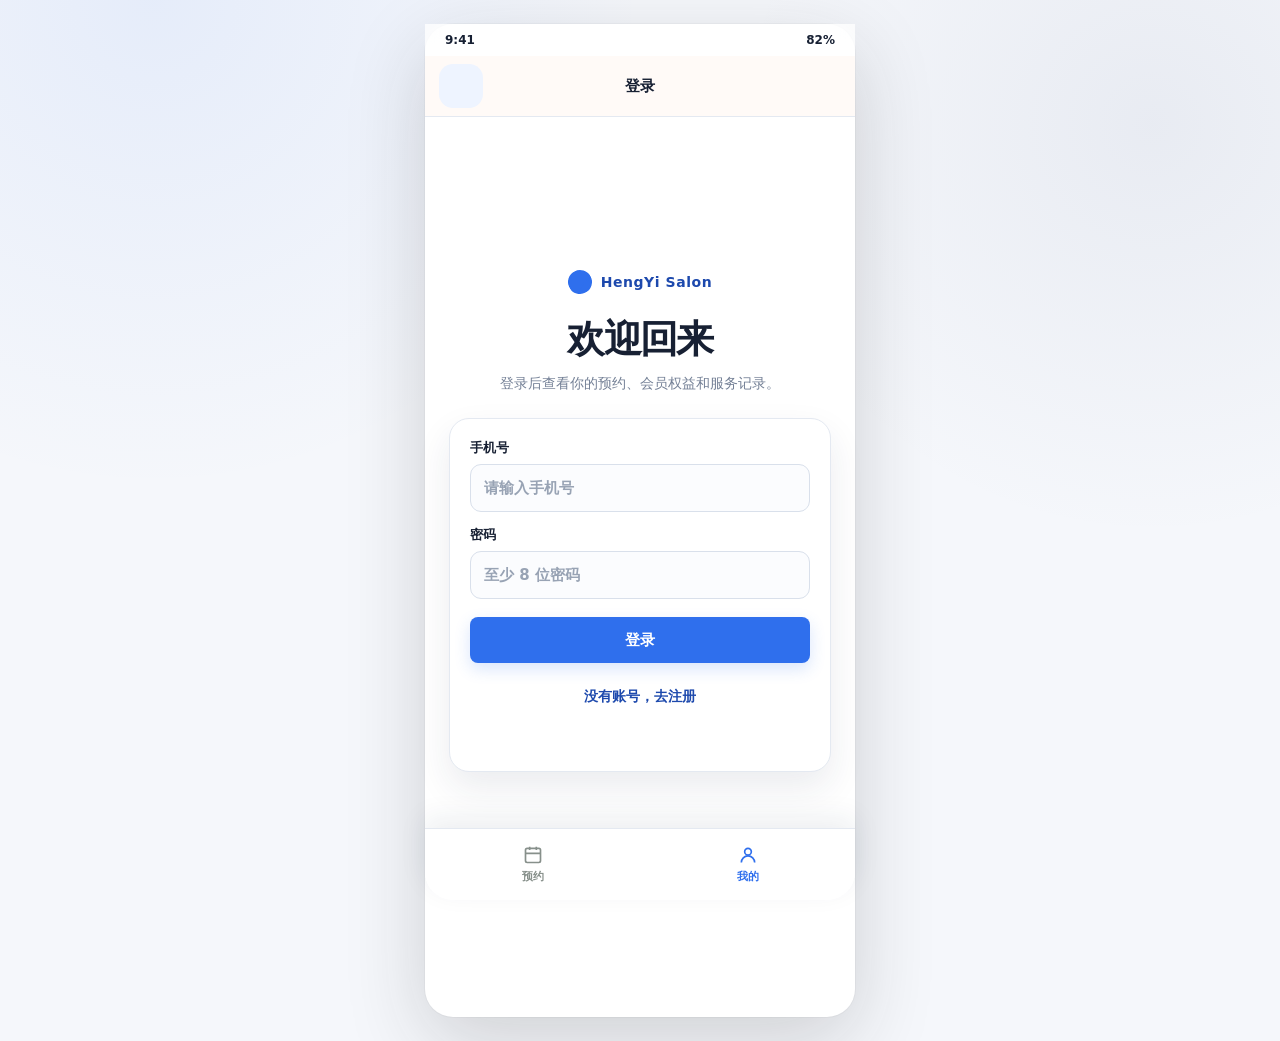
==== commit 2b4e1a94: "存档：完成认证与跨端 UI" ====
--- a/frontend/index.html
+++ b/frontend/index.html
@@ -7,27 +7,29 @@
   <link rel="icon" href="data:," />
   <style>
     :root {
-      --bg: #eef7fc;
-      --paper: #fffaf7;
+      --bg: #f5f7fb;
+      --paper: #ffffff;
       --card: #ffffff;
-      --ink: #201c1a;
-      --muted: #736760;
-      --soft: #f2ebe6;
-      --line: #eadfd8;
-      --blue: #73b2e1;
-      --blue-2: #4f96ce;
-      --lime: #edff57;
-      --brand: #4f96ce;
-      --brand-2: #2f79b4;
-      --teal: #1f746b;
-      --teal-2: #124f4a;
-      --gold: #b9862f;
-      --plum: #5a4b87;
-      --danger: #b42318;
-      --warn-bg: #fff7ed;
-      --warn-border: #f5c57a;
-      --shadow: 0 16px 42px rgba(79,50,30,.13);
+      --ink: #172033;
+      --muted: #748096;
+      --soft: #eef4ff;
+      --line: #e4e9f1;
+      --blue: #2f6fed;
+      --blue-2: #2f6fed;
+      --lime: #2f6fed;
+      --brand: #2f6fed;
+      --brand-2: #1d49ad;
+      --teal: #2f6fed;
+      --teal-2: #1d49ad;
+      --gold: #bf7b17;
+      --plum: #53638c;
+      --danger: #c93d4d;
+      --warn-bg: #fff5df;
+      --warn-border: #f0d18f;
+      --shadow: 0 10px 26px rgba(29,48,82,.07);
       --nav-h: 72px;
+      --radius: 12px;
+      --radius-lg: 16px;
       color-scheme: light;
       font-family: Inter, "PingFang SC", "Microsoft YaHei", system-ui, sans-serif;
     }
@@ -38,8 +40,8 @@
       margin: 0;
       color: var(--ink);
       background:
-        radial-gradient(circle at 12% 0%, rgba(115,178,225,.24), transparent 32%),
-        radial-gradient(circle at 90% 12%, rgba(237,255,87,.18), transparent 28%),
+        radial-gradient(circle at 12% 0%, rgba(47,111,237,.08), transparent 32%),
+        radial-gradient(circle at 90% 12%, rgba(83,99,140,.08), transparent 28%),
         var(--bg);
     }
     button, input, select, textarea { font: inherit; }
@@ -111,15 +113,95 @@
     .section { margin-top: 20px; }
     .section > h2 { margin: 0 0 12px; font-size: 17px; }
 
+    /* ---- auth layout ---- */
+    .auth-layout {
+      min-height: calc(100dvh - var(--nav-h) - 40px);
+      display: flex;
+      flex-direction: column;
+      justify-content: center;
+      gap: 24px;
+      padding: 28px 8px 40px;
+    }
+    .auth-brand {
+      display: flex;
+      align-items: center;
+      justify-content: center;
+      gap: 9px;
+      color: var(--brand-2);
+      font-size: 14px;
+      font-weight: 900;
+      letter-spacing: .04em;
+    }
+    .auth-brand .hair-logo { background: var(--brand); }
+    .auth-heading { text-align: center; }
+    .auth-title {
+      margin: 0;
+      color: var(--ink);
+      font-size: clamp(30px, 8vw, 38px);
+      line-height: 1.15;
+      letter-spacing: -.04em;
+      font-weight: 900;
+    }
+    .auth-copy {
+      max-width: 280px;
+      margin: 10px auto 0;
+      color: var(--muted);
+      font-size: 14px;
+      line-height: 1.6;
+    }
+    .auth-form {
+      display: grid;
+      gap: 14px;
+      padding: 20px;
+      border: 1px solid var(--line);
+      border-radius: 20px;
+      background: var(--card);
+      box-shadow: 0 16px 36px rgba(29,48,82,.09);
+    }
+    .auth-field {
+      display: grid;
+      gap: 7px;
+      color: var(--ink);
+      font-size: 13px;
+      font-weight: 800;
+    }
+    .auth-field input {
+      width: 100%;
+      min-height: 48px;
+      padding: 11px 13px;
+      color: var(--ink);
+      border: 1px solid #d9e0eb;
+      border-radius: 11px;
+      background: #fbfcfe;
+      transition: border-color .15s, box-shadow .15s, background .15s;
+    }
+    .auth-field input::placeholder { color: #98a3b4; }
+    .auth-field input:focus {
+      border-color: var(--brand);
+      background: white;
+      box-shadow: 0 0 0 4px rgba(47,111,237,.12);
+      outline: none;
+    }
+    .auth-submit { margin-top: 4px; border-radius: 11px; }
+    .auth-switch {
+      min-height: 40px;
+      color: var(--brand-2);
+      background: transparent;
+      font-size: 14px;
+      font-weight: 800;
+    }
+    .auth-switch:active { opacity: .7; }
+    .auth-error { min-height: 20px; text-align: center; }
+
     /* ---- cards & lists ---- */
-    .card { border: 1px solid var(--line); border-radius: 16px; background: var(--card); box-shadow: 0 8px 24px rgba(77,51,32,.08); overflow: hidden; }
+    .card { border: 1px solid var(--line); border-radius: var(--radius-lg); background: var(--card); box-shadow: var(--shadow); overflow: hidden; }
     .pad { padding: 16px; }
     .list { display: grid; gap: 10px; }
     .list-item {
       display: flex; gap: 12px; align-items: center;
       padding: 14px; text-align: left; color: var(--ink);
-      border: 1px solid var(--line); border-radius: 16px;
-      background: white; box-shadow: 0 4px 14px rgba(77,51,32,.06);
+      border: 1px solid var(--line); border-radius: var(--radius-lg);
+      background: white; box-shadow: var(--shadow);
     }
     .line-item {
       width: 100%; min-height: 52px;
@@ -195,24 +277,24 @@
     /* ---- buttons ---- */
     .btn {
       min-height: 46px; display: inline-flex; align-items: center; justify-content: center; gap: 8px;
-      width: 100%; padding: 10px 14px; border-radius: 10px;
-      color: var(--ink); background: var(--lime);
-      box-shadow: 0 12px 24px rgba(54,83,32,.16);
+      width: 100%; padding: 10px 14px; border-radius: 8px;
+      color: white; background: var(--brand);
+      box-shadow: 0 6px 16px rgba(47,111,237,.18);
       font-weight: 900; font-size: 15px;
       transition: transform .1s, opacity .15s;
     }
     .btn:active { transform: scale(.97); }
-    .btn.secondary { color: var(--blue-2); background: #eaf6fd; box-shadow: none; }
-    .btn.ghost { color: var(--ink); background: #f5f0e8; }
+    .btn.secondary { color: var(--brand-2); background: var(--soft); box-shadow: none; }
+    .btn.ghost { color: var(--ink); background: var(--bg); box-shadow: none; }
     .btn.small { min-height: 34px; width: auto; padding: 6px 12px; font-size: 13px; }
-    .btn.teal { color: white; background: linear-gradient(135deg, var(--teal), var(--teal-2)); }
+    .btn.teal { color: white; background: linear-gradient(135deg, var(--brand), var(--brand-2)); }
 
     /* ---- nav card ---- */
     .nav-card {
       min-height: 100px; display: grid; align-content: space-between; gap: 6px;
       padding: 14px; text-align: left; color: var(--ink);
       background: white; border: 1px solid var(--line);
-      border-radius: 16px; box-shadow: 0 6px 18px rgba(77,51,32,.07);
+      border-radius: var(--radius-lg); box-shadow: var(--shadow);
     }
     .nav-card strong { display: block; font-size: 22px; font-weight: 900; }
     .nav-card span { color: var(--muted); font-size: 12px; line-height: 1.45; }
@@ -353,15 +435,15 @@
       padding: 0 10px;
       border-radius: 999px;
       color: var(--ink);
-      background: #f7f4f0;
-      box-shadow: inset 0 0 0 1px rgba(234,223,216,.62), 0 8px 18px rgba(77,51,32,.08);
+      background: var(--bg);
+      box-shadow: inset 0 0 0 1px var(--line), 0 8px 18px rgba(29,48,82,.06);
       font-size: 12px;
       font-weight: 900;
     }
     .follow-btn.active {
       color: white;
       background: linear-gradient(135deg, var(--teal), var(--teal-2));
-      box-shadow: 0 10px 18px rgba(31,116,107,.18);
+      box-shadow: 0 10px 18px rgba(47,111,237,.18);
     }
     @media (max-width: 390px) {
       .stylist-card-list { gap: 9px; }
@@ -388,7 +470,7 @@
       display: grid; grid-template-columns: repeat(2, minmax(0, 1fr));
       background: rgba(255,255,255,.96);
       border-top: 1px solid var(--line);
-      box-shadow: 0 -10px 28px rgba(77,51,32,.1);
+      box-shadow: 0 -10px 28px rgba(29,48,82,.08);
       z-index: 20;
     }
     .tab {
@@ -404,7 +486,7 @@
       padding: 24px 20px 44px;
       background:
         radial-gradient(circle at 20% 18%, rgba(255,255,255,.22), transparent 26%),
-        linear-gradient(180deg, #78b7e7 0%, #67a7d8 100%);
+        linear-gradient(180deg, var(--brand) 0%, var(--brand-2) 100%);
       color: white;
       position: relative;
       overflow: hidden;
@@ -439,7 +521,7 @@
       padding: 12px 6px 10px;
       border: 1px solid var(--line); border-radius: 16px;
       background: white; color: var(--ink);
-      box-shadow: 0 6px 16px rgba(77,51,32,.08);
+      box-shadow: var(--shadow);
       font-size: 12px; font-weight: 800;
     }
     .wallet-action-btn svg { width: 21px; height: 21px; stroke: var(--teal); stroke-width: 2; fill: none; }
@@ -451,7 +533,7 @@
       color: white;
       background:
         radial-gradient(circle at 18% 20%, rgba(255,255,255,.2), transparent 24%),
-        linear-gradient(180deg, #78b7e7 0%, #67a7d8 100%);
+        linear-gradient(180deg, var(--brand) 0%, var(--brand-2) 100%);
       position: relative;
       overflow: hidden;
     }
@@ -589,18 +671,18 @@
       padding: 13px;
       text-align: left;
       color: var(--ink);
-      background: #fff8f0;
-      border: 1px solid #f2d7bd;
+      background: #f5f8ff;
+      border: 1px solid #c9d9fb;
       border-radius: 16px;
       box-shadow: 0 6px 16px rgba(77,51,32,.06);
     }
     .slot-card.afternoon {
-      background: #eaf7f4;
-      border-color: #b7d7d0;
+      background: var(--soft);
+      border-color: #b9cef8;
     }
     .slot-card.evening {
-      background: #f1efff;
-      border-color: #d7d3ef;
+      background: #f5f7ff;
+      border-color: #d7def7;
     }
     .slot-period { color: var(--muted); font-size: 12px; font-weight: 800; }
     .slot-time { color: var(--ink); font-size: 22px; line-height: 1; font-weight: 900; }
@@ -677,7 +759,7 @@
 <script>
 const API_BASE = location.protocol === "file:" ? "http://127.0.0.1:8000" : "";
 const AUTH_TOKEN_KEY = "hengyi_access_token";
-const DEFAULT_STYLIST_PHOTO = `${API_BASE}/static/assets/stylists/sophie-bob.png`;
+const DEFAULT_STYLIST_PHOTO = `${API_BASE}/static/miniprogram/assets/stylists/chen-yu-portrait.png`;
 const CUSTOMER_STYLIST_DISPLAY_LIMIT = 4;
 
 function esc(s) {
@@ -688,6 +770,22 @@
 function authHeaders() {
   const token = localStorage.getItem(AUTH_TOKEN_KEY);
   return token ? { Authorization: `Bearer ${token}` } : {};
+}
+
+function friendlyApiError(status, detail, path) {
+  if (status === 401) {
+    return path === "/api/auth/login" ? "账号或密码错误" : "登录已失效，请重新登录";
+  }
+  if (status === 403) return "当前账号没有权限执行此操作";
+  if (status === 404) {
+    return path.startsWith("/api/auth/") ? "用户不存在" : "请求的数据不存在";
+  }
+  if (status === 409) {
+    return path === "/api/auth/register" ? "用户已存在，请直接登录" : "该操作已存在或状态已变化";
+  }
+  if (status === 422) return "提交的信息格式不正确，请检查后重试";
+  if (status >= 500) return "服务器暂时不可用，请稍后重试";
+  return detail || `请求失败（${status}）`;
 }
 
 async function apiRequest(path, options = {}) {
@@ -700,7 +798,7 @@
   }
   if (!r.ok) {
     const detail = await r.json().catch(() => ({}));
-    throw new Error(detail.detail || ("HTTP " + r.status));
+    throw new Error(friendlyApiError(r.status, detail.message || detail.detail, path));
   }
   return r.status === 204 ? null : r.json();
 }
@@ -728,12 +826,20 @@
   dismiss:'<svg viewBox="0 0 24 24"><path d="M18 6L6 18M6 6l12 12"/></svg>',
 };
 
-const stylistPhotoPool = [
-  "sophie-bob.png",
-  "li-si.png",
-  "chen-yu.png",
-  "zhou-ran.png",
-];
+const stylistPresentationByPhone = {
+  "13800001111": { order: 0, photo: "chen-yu-portrait.png" },
+  "13800002222": { order: 1, photo: "li-si-portrait.png" },
+  "13800003333": { order: 2, photo: "sophie-portrait.png" },
+  "13800004444": { order: 3, photo: "zhou-ran-portrait.png" },
+};
+
+function sortStylistsForDisplay(stylists) {
+  return [...stylists].sort((a, b) => {
+    const orderA = stylistPresentationByPhone[a.phone]?.order ?? 999;
+    const orderB = stylistPresentationByPhone[b.phone]?.order ?? 999;
+    return orderA - orderB || String(a.name).localeCompare(String(b.name), "zh-CN");
+  });
+}
 
 // =========================================================
 // STATE
@@ -763,19 +869,19 @@
 function authPage() {
   const register = state.authMode === "register";
   return `
-    <div class="page-hero">
-      <div class="hero-brand"><span class="hair-logo"></span><span>HengYi Salon</span></div>
-      <h1 class="hero-title">${register ? "创建<br>账户" : "欢迎<br>回来"}</h1>
-      <div class="hero-copy-small">${register ? "注册后即可查看真实排档并管理预约。" : "登录后查看你的预约、会员权益和服务记录。"}</div>
-    </div>
-    <section class="section" style="margin-top:0">
-      <form id="authForm" class="card pad grid">
-        ${register ? '<label>姓名<input id="authName" required maxlength="100" autocomplete="name" aria-label="姓名"></label>' : ""}
-        <label>手机号<input id="authPhone" required inputmode="tel" autocomplete="tel" aria-label="手机号"></label>
-        <label>密码<input id="authPassword" required minlength="8" type="password" autocomplete="current-password" aria-label="密码"></label>
-        <button class="btn" type="submit">${register ? "注册并登录" : "登录"}</button>
-        <button class="btn secondary" type="button" data-auth-mode="${register ? "login" : "register"}">${register ? "已有账号，去登录" : "没有账号，去注册"}</button>
-        <div id="authError" class="meta" role="alert"></div>
+    <section class="auth-layout">
+      <div class="auth-brand"><span class="hair-logo"></span><span>HengYi Salon</span></div>
+      <div class="auth-heading">
+        <h1 class="auth-title">${register ? "创建账户" : "欢迎回来"}</h1>
+        <p class="auth-copy">${register ? "注册后即可查看真实排档并管理预约。" : "登录后查看你的预约、会员权益和服务记录。"}</p>
+      </div>
+      <form id="authForm" class="auth-form">
+        ${register ? '<label class="auth-field">姓名<input id="authName" required maxlength="100" autocomplete="name" aria-label="姓名" placeholder="请输入姓名"></label>' : ""}
+        <label class="auth-field">手机号<input id="authPhone" required inputmode="tel" autocomplete="tel" aria-label="手机号" placeholder="请输入手机号"></label>
+        <label class="auth-field">密码<input id="authPassword" required minlength="8" type="password" autocomplete="current-password" aria-label="密码" placeholder="至少 8 位密码"></label>
+        <button class="btn auth-submit" type="submit">${register ? "注册并登录" : "登录"}</button>
+        <button class="auth-switch" type="button" data-auth-mode="${register ? "login" : "register"}">${register ? "已有账号，去登录" : "没有账号，去注册"}</button>
+        <div id="authError" class="meta auth-error" role="alert"></div>
       </form>
     </section>`;
 }
@@ -843,6 +949,9 @@
           </button>
         </div>
       </section>
+      <section class="section" style="margin-top:8px">
+        <button class="btn secondary" style="width:100%" data-logout type="button">退出登录</button>
+      </section>
     </div>`;
 }
 
@@ -1163,10 +1272,10 @@
   rerenderBooking();
   try {
     const data = await apiGet("/api/stylists");
-    state.stylists = data.slice(0, CUSTOMER_STYLIST_DISPLAY_LIMIT).map((stylist, index) => ({
+    state.stylists = sortStylistsForDisplay(data).slice(0, CUSTOMER_STYLIST_DISPLAY_LIMIT).map(stylist => ({
       ...stylist,
       displayName: `${stylist.name} 老师`,
-      photo: `${API_BASE}/static/assets/stylists/${stylistPhotoPool[index % stylistPhotoPool.length]}`,
+      photo: `${API_BASE}/static/miniprogram/assets/stylists/${stylistPresentationByPhone[stylist.phone]?.photo || "chen-yu-portrait.png"}`,
       bookings: 0,
       works: 0,
     }));
@@ -1234,7 +1343,7 @@
     <label>手机号<input value="${esc(state.user.phone)}" aria-label="手机号" readonly></label>
     <label>生日（MM-DD）<input id="profileBirthday" value="${esc(state.user.birthday || "")}" aria-label="生日" placeholder="例如 08-18"></label>
     <button class="btn" id="saveProfileBtn" type="button">保存</button>
-    <button class="btn secondary" id="logoutBtn" type="button">退出登录</button>
+    <button class="btn secondary" data-logout type="button">退出登录</button>
   </div>`;
 }
 
@@ -1475,7 +1584,7 @@
     go("login", false);
     return;
   }
-  if (e.target.closest("#logoutBtn")) {
+  if (e.target.closest("[data-logout]")) {
     logout();
     return;
   }
